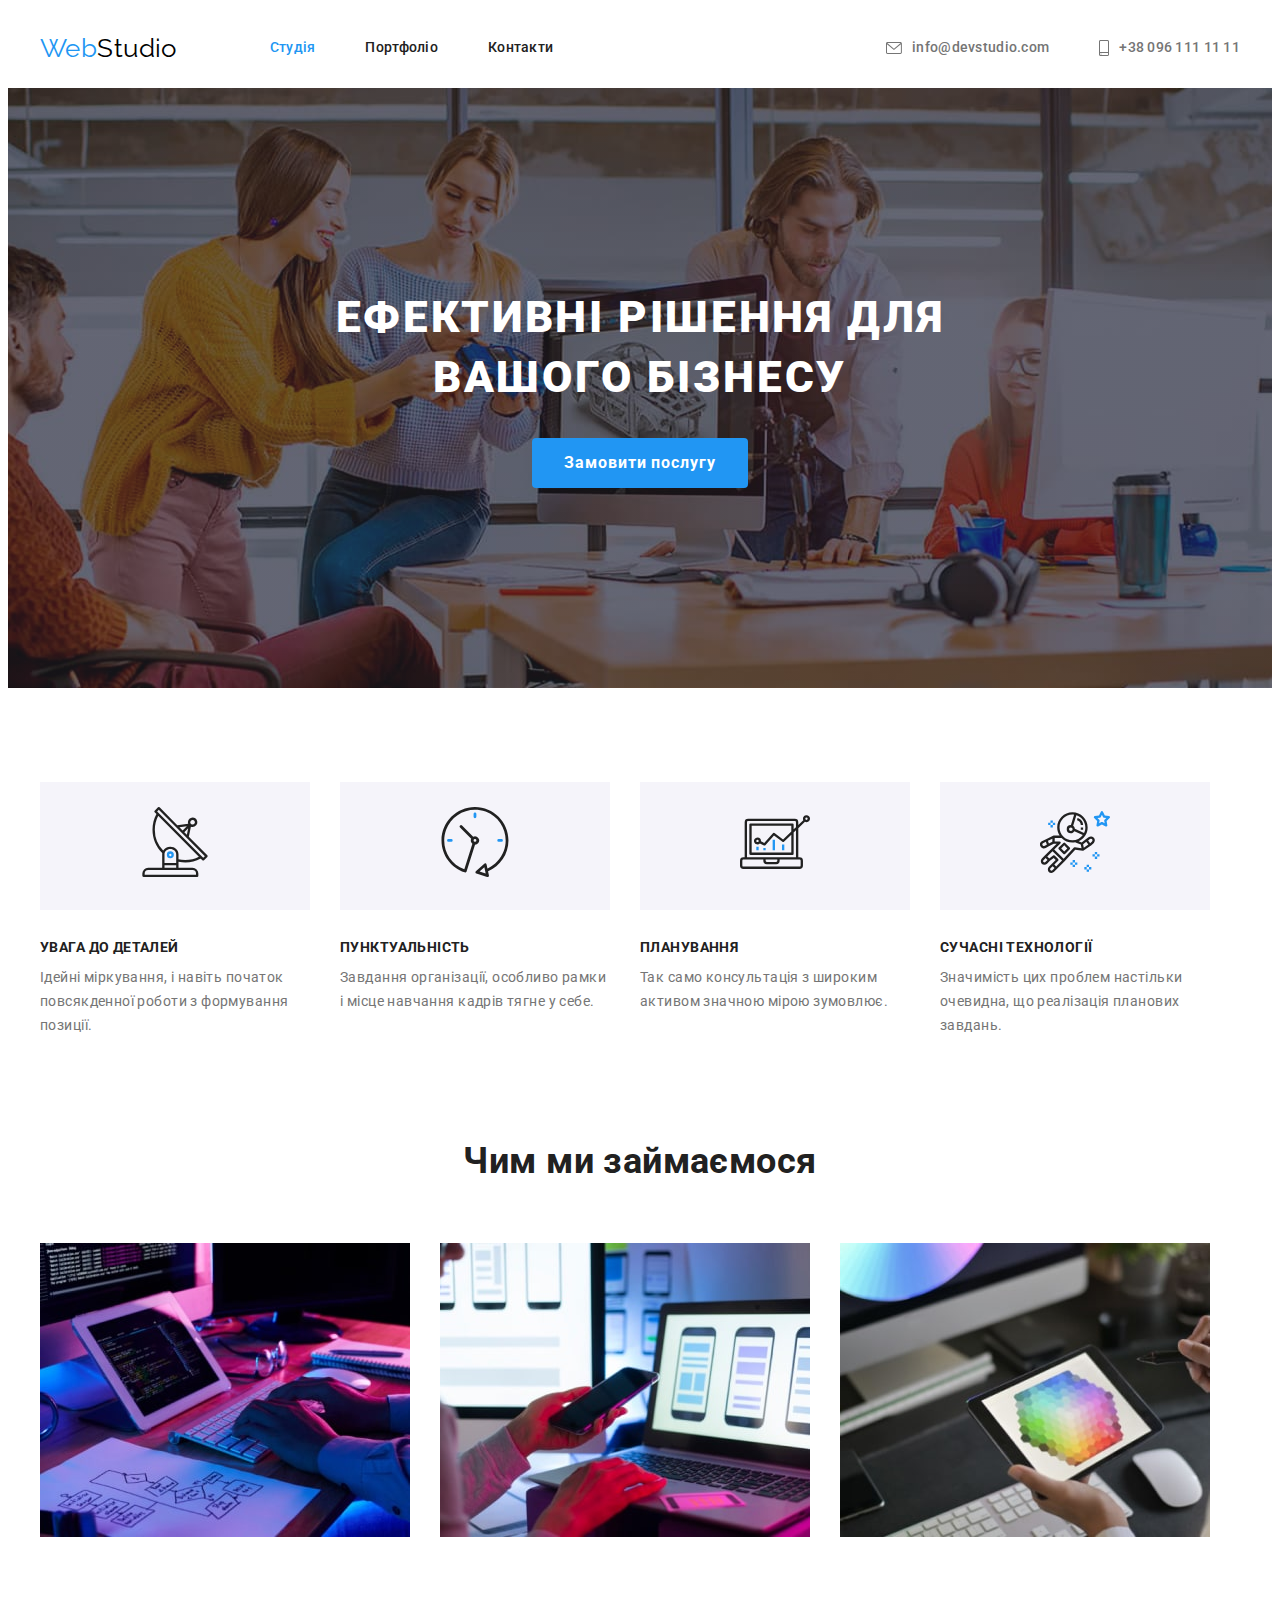
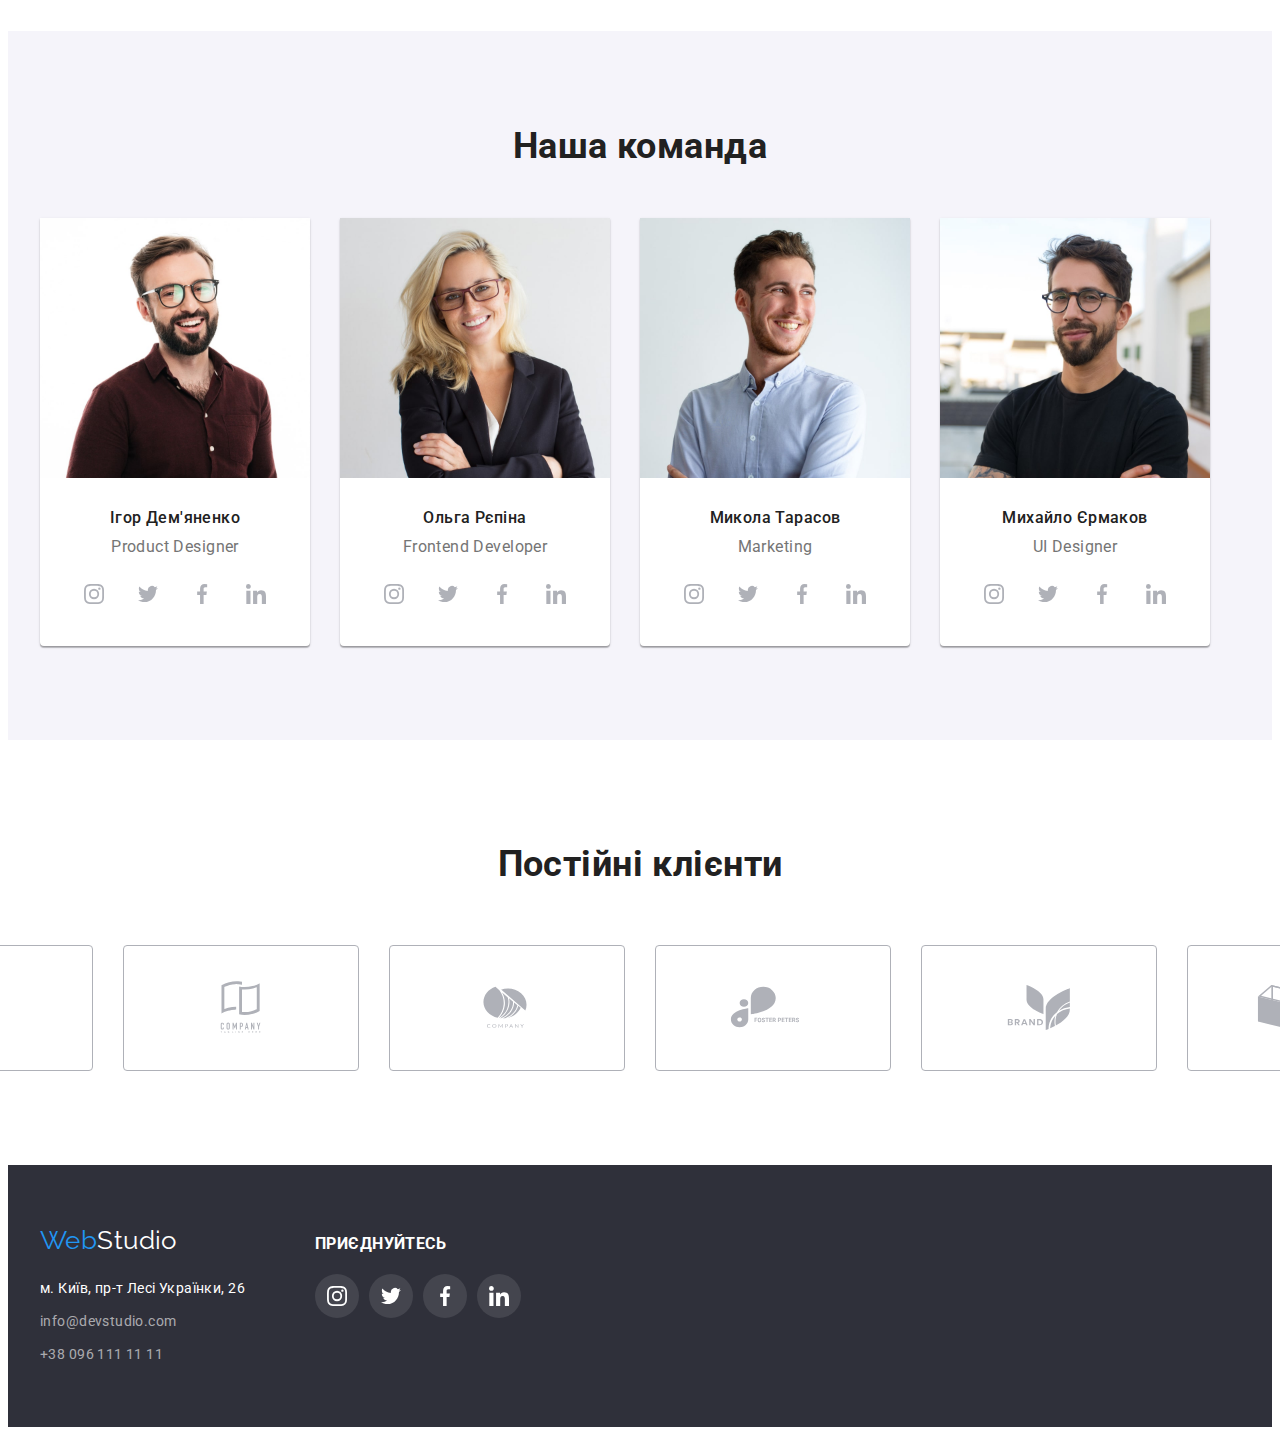
==== index.html @ 2df65b4c "Initial commit" ====
<!DOCTYPE html>
<html lang="uk">
<head>
  <meta charset="UTF-8">
  <meta http-equiv="X-UA-Compatible" content="IE=edge">
  <meta name="viewport" content="width=device-width, initial-scale=1.0">
  <title>WebStudio</title>
  <!-- шрифти -->
  <link rel="stylesheet" href="https://fonts.googleapis.com/css2?family=Raleway:wght@700&family=Roboto:wght@400;500;700;900&display=swap">
<!-- нормалізатор -->
<link rel="stylesheet" href="https://cdnjs.cloudflare.com/ajax/libs/modern-normalize/1.1.0/modern-normalize.min.css" integrity="sha512-wpPYUAdjBVSE4KJnH1VR1HeZfpl1ub8YT/NKx4PuQ5NmX2tKuGu6U/JRp5y+Y8XG2tV+wKQpNHVUX03MfMFn9Q==" crossorigin="anonymous" referrerpolicy="no-referrer" />
  <!-- стилі -->
<link rel="stylesheet" href="./css/styles.css" />
</head>
<body>
  <!-- Шапка сайту -->
    <header>
      <div class="container header">
        <a href="" lang="en" class="logo">Web<span class="logo-header">Studio</span></a>
      <nav> 
        <ul class="site-nav list">
          <li class="item"><a class="link current" href="./index.html">Студія</a></li>
          <li class="item"><a class="link" href="./portfolio.html">Портфоліо</a></li>
          <li class="item"><a class="link " href="">Контакти</a></li>
        </ul>
      </nav>
      <ul class="contacts list">
        <li class="contact"><a class="link-contact" href="mailto:info@devstudio.com">
          <svg class="envelopep" width="16" height="12">
          <use href="./images/icons.svg#icon-envelopep"></use>
        </svg> info@devstudio.com</a></li>
        <li class="contact"> <a class="link-contact" href="tel:+380961111111">
          <svg class="smartphone" width="10" height="16">
          <use href="./images/icons.svg#icon-smartphone"></use>
        </svg>+38 096 111 11 11</a>
        </li>
      </ul>
      </div>   
  </header>
  <main>
    <!--герой-->
    <section class="hero">
      <div class="container">
      <h1 class="hero-title">Ефективні рішення для вашого бізнесу</h1>
      <button class="hero-button" type="button">Замовити послугу</button>
    </div>
    </section>
    <!--переваги-->
    <section class="section">
      <div class="container">
      <h2 class="visually-hidden">Переваги</h2>
      <ul class="benefits list">
        <li class="benefits-list">
          <div class="benefits-icon">
            <svg class="icon-antenna" width="70" height="70">
              <use href="./images/icons.svg#icon-antenna"></use>
            </svg>
          </div>
          <h3 class="title">УВАГА ДО ДЕТАЛЕЙ</h3>
          <p class="text">Ідейні міркування, і навіть початок повсякденної роботи з формування позиції.</p>
        </li>
        <li class="benefits-list">
          <div class="benefits-icon">
            <svg class="icon-clock" width="70" height="70">
              <use href="./images/icons.svg#icon-clock"></use>
            </svg>
          </div>
          <h3 class="title">ПУНКТУАЛЬНІСТЬ</h3>
          <p class="text">Завдання організації, особливо рамки і місце навчання кадрів тягне у себе.</p>
        </li>
        <li class="benefits-list">
          <div class="benefits-icon">
            <svg class="icon-diagram" width="70" height="70">
              <use href="./images/icons.svg#icon-diagram"></use>
            </svg>
          </div>
          <h3 class="title">ПЛАНУВАННЯ</h3>
          <p class="text">Так само консультація з широким активом значною мірою зумовлює.</p>
        </li>
        <li class="benefits-list">
          <div class="benefits-icon">
            <svg class="icon-astronaut" width="70" height="70">
              <use href="./images/icons.svg#icon-astronaut"></use>
            </svg>
          </div>
          <h3 class="title">СУЧАСНІ ТЕХНОЛОГІЇ</h3>
          <p class="text">Значимість цих проблем настільки очевидна, що реалізація планових завдань.</p>
        </li>
      </ul>
    </div>
    </section>
    <!--чим займаємось-->
    <section class="section no-padding">
      <div class="container">
      <h2 class="section-title">Чим ми займаємося</h2>
      <ul class="work-list list">
        <li class="work"><img  src="./images/work1.jpg" alt="робота1" width="370" height="294"></li>
        <li class="work"><img  src="./images/work2.jpg" alt="робота2" width="370" height="294"></li>
        <li class="work"><img  src="./images/work3.jpg" alt="робота3" width="370" height="294"></li>
      </ul>
    </div>
    </section>
    <!--співробітники-->
    <section class="section team">
      <div class="container">
      <h2 class="section-title">Наша команда</h2>
      <ul class="workers list">
        <li class="workers-job">
          <img  src="./images/worker1.jpg" alt="Ігор Дем'яненко" width="270" height="260">
          <div class="worker">
          <h3 class="title">Ігор Дем'яненко</h3>
          <p class="text" lang="en">Product Designer</p>
          <ul class="socials list">
            <li class="socials-item">
              <a
                class="socials-link link"
                href="https://instagram.com"
                target="_blank"
                rel="noopener noreferrer"
                aria-label="instagram icon"
              >
                <svg class="socials-icon" width="20" height="20">
                  <use href="./images/icons.svg#icon-instagram"></use>
                </svg>
              </a>
            </li>
            <li class="socials-item">
              <a
                class="socials-link link"
                href="https://twitter.com"
                aria-label="Twitter icon"
                target="_blank"
                rel="noopener noreferrer"
              >
                <svg class="socials-icon" width="20" height="20">
                  <use href="./images/icons.svg#icon-twitter"></use>
                </svg>
              </a>
            </li>
            <li class="socials-item">
              <a
                class="socials-link link"
                href="https://facebook.com"
                aria-label="Facebook icon"
                target="_blank"
                rel="noopener noreferrer"
              >
                <svg class="socials-icon" width="20" height="20">
                  <use href="./images/icons.svg#icon-facebook"></use>
                </svg>
              </a>
            </li>
            <li class="socials-item">
              <a
                class="socials-link link"
                href="https://linkedin.com"
                aria-label="LinkedIn icon"
                target="_blank"
                rel="noopener noreferrer"
              >
                <svg class="socials-icon" width="20" height="20">
                  <use href="./images/icons.svg#icon-linkedin"></use>
                </svg>
              </a>
            </li>
          </ul>
          </div>
        </li>
        <li class="workers-job">
          <img  src="./images/worker2.jpg" alt="Ольга Рєпіна" width="270" height="260">
          <div class="worker">
          <h3 class="title">Ольга Рєпіна</h3>
          <p class="text" lang="en">Frontend Developer</p>
          <ul class="socials list">
            <li class="socials-item">
              <a
                class="socials-link link"
                href="https://instagram.com"
                target="_blank"
                rel="noopener noreferrer"
                aria-label="instagram icon"
              >
                <svg class="socials-icon" width="20" height="20">
                  <use href="./images/icons.svg#icon-instagram"></use>
                </svg>
              </a>
            </li>
            <li class="socials-item">
              <a
                class="socials-link link"
                href="https://twitter.com"
                aria-label="Twitter icon"
                target="_blank"
                rel="noopener noreferrer"
              >
                <svg class="socials-icon" width="20" height="20">
                  <use href="./images/icons.svg#icon-twitter"></use>
                </svg>
              </a>
            </li>
            <li class="socials-item">
              <a
                class="socials-link link"
                href="https://facebook.com"
                aria-label="Facebook icon"
                target="_blank"
                rel="noopener noreferrer"
              >
                <svg class="socials-icon" width="20" height="20">
                  <use href="./images/icons.svg#icon-facebook"></use>
                </svg>
              </a>
            </li>
            <li class="socials-item">
              <a
                class="socials-link link"
                href="https://linkedin.com"
                aria-label="LinkedIn icon"
                target="_blank"
                rel="noopener noreferrer"
              >
                <svg class="socials-icon" width="20" height="20">
                  <use href="./images/icons.svg#icon-linkedin"></use>
                </svg>
              </a>
            </li>
          </ul>
        </div>
        </li>
        <li class="workers-job">
          <img  src="./images/worker3.jpg" alt="Микола Тарасов" width="270" height="260">
          <div class="worker">
          <h3 class="title">Микола Тарасов</h3>
          <p class="text" lang="en">Marketing</p>
          <ul class="socials list">
            <li class="socials-item">
              <a
                class="socials-link link"
                href="https://instagram.com"
                target="_blank"
                rel="noopener noreferrer"
                aria-label="instagram icon"
              >
                <svg class="socials-icon" width="20" height="20">
                  <use href="./images/icons.svg#icon-instagram"></use>
                </svg>
              </a>
            </li>
            <li class="socials-item">
              <a
                class="socials-link link"
                href="https://twitter.com"
                aria-label="Twitter icon"
                target="_blank"
                rel="noopener noreferrer"
              >
                <svg class="socials-icon" width="20" height="20">
                  <use href="./images/icons.svg#icon-twitter"></use>
                </svg>
              </a>
            </li>
            <li class="socials-item">
              <a
                class="socials-link link"
                href="https://facebook.com"
                aria-label="Facebook icon"
                target="_blank"
                rel="noopener noreferrer"
              >
                <svg class="socials-icon" width="20" height="20">
                  <use href="./images/icons.svg#icon-facebook"></use>
                </svg>
              </a>
            </li>
            <li class="socials-item">
              <a
                class="socials-link link"
                href="https://linkedin.com"
                aria-label="LinkedIn icon"
                target="_blank"
                rel="noopener noreferrer"
              >
                <svg class="socials-icon" width="20" height="20">
                  <use href="./images/icons.svg#icon-linkedin"></use>
                </svg>
              </a>
            </li>
          </ul>
        </div>
        </li>
        <li class="workers-job">
          <img  src="./images/worker4.jpg" alt="Михайло Єрмаков" width="270" height="260">
          <div class="worker">
          <h3 class="title">Михайло Єрмаков</h3>
          <p class="text" lang="en">UI Designer</p>
          <ul class="socials list">
            <li class="socials-item">
              <a
                class="socials-link link"
                href="https://instagram.com"
                target="_blank"
                rel="noopener noreferrer"
                aria-label="instagram icon"
              >
                <svg class="socials-icon" width="20" height="20">
                  <use href="./images/icons.svg#icon-instagram"></use>
                </svg>
              </a>
            </li>
            <li class="socials-item">
              <a
                class="socials-link link"
                href="https://twitter.com"
                aria-label="Twitter icon"
                target="_blank"
                rel="noopener noreferrer"
              >
                <svg class="socials-icon" width="20" height="20">
                  <use href="./images/icons.svg#icon-twitter"></use>
                </svg>
              </a>
            </li>
            <li class="socials-item">
              <a
                class="socials-link link"
                href="https://facebook.com"
                aria-label="Facebook icon"
                target="_blank"
                rel="noopener noreferrer"
              >
                <svg class="socials-icon" width="20" height="20">
                  <use href="./images/icons.svg#icon-facebook"></use>
                </svg>
              </a>
            </li>
            <li class="socials-item">
              <a
                class="socials-link link"
                href="https://linkedin.com"
                aria-label="LinkedIn icon"
                target="_blank"
                rel="noopener noreferrer"
              >
                <svg class="socials-icon" width="20" height="20">
                  <use href="./images/icons.svg#icon-linkedin"></use>
                </svg>
              </a>
            </li>
          </ul>
        </div>
        </li>
      </ul>
    </div>
    </section>
    <!-- клієнти -->
    <section class="section">
      <div class="container">
        <h2 class="section-title">Постійні клієнти</h2> 
        <ul class="clients list">
          <li class="clients-logo">
            <a class="client link"
                href=""
                target="_blank"
                rel="noopener noreferrer" >
                <svg class="client-icon" width="106" height="60">
                  <use href="./images/icons.svg#icon-logo1"></use>
                </svg></a></li>
          <li class="clients-logo">
            <a class="client link"
                href=""
                target="_blank"
                rel="noopener noreferrer" >
                <svg class="client-icon" width="106" height="60">
                  <use href="./images/icons.svg#icon-logo2"></use>
                </svg></a></li>
          <li class="clients-logo">
            <a class="client link"
                href=""
                target="_blank"
                rel="noopener noreferrer" >
                <svg class="client-icon" width="106" height="60">
                  <use href="./images/icons.svg#icon-logo3"></use>
                </svg></a></li>
          <li class="clients-logo">
            <a class="client link"
                href=""
                target="_blank"
                rel="noopener noreferrer" >
                <svg class="client-icon" width="106" height="60">
                  <use href="./images/icons.svg#icon-logo4"></use>
                </svg></a></li>
          <li class="clients-logo">
            <a class="client link"
                href=""
                target="_blank"
                rel="noopener noreferrer">
                <svg class="client-icon" width="106" height="60">
                  <use href="./images/icons.svg#icon-logo5"></use>
                </svg></a></li>
          <li class="clients-logo">
            <a class="socials-link link"
                href=""
                target="_blank"
                rel="noopener noreferrer" >
                <svg class="client-icon" width="106" height="60">
                  <use href="./images/icons.svg#icon-logo6"></use>
                </svg></a></li>
        </ul>
      </div>
    </section>
  </main>
  <footer class="footer list">
    <div class="container">
      <div class="footer-contacts">
    <a href="" lang="en" class="logo">Web<span class="logo-footer">Studio</span></a>
    <address>
      <p class="address">м. Київ, пр-т Лесі Українки, 26</p>
      <ul class="footer-address list">
        <li class="mailto"><a href="mailto:info@devstudio.com">info@devstudio.com</a></li>
        <li> <a href="tel:+380961111111">+38 096 111 11 11</a></li>
      </ul>
    </address>
  </div>
    <div class="networks">
    <h3 class="footer-title title">ПРИЄДНУЙТЕСЬ</h3>
    <ul class="socials list">
      <li class="socials-item">
        <a
          class="socials-link f link"
          href="https://instagram.com"
          target="_blank"
          rel="noopener noreferrer"
          aria-label="instagram icon"
        >
          <svg class="socials-icon network" width="20" height="20">
            <use href="./images/icons.svg#icon-instagram"></use>
          </svg>
        </a>
      </li>
      <li class="socials-item">
        <a
          class="socials-link f link"
          href="https://twitter.com"
          aria-label="Twitter icon"
          target="_blank"
          rel="noopener noreferrer"
        >
          <svg class="socials-icon network" width="20" height="20">
            <use href="./images/icons.svg#icon-twitter"></use>
          </svg>
        </a>
      </li>
      <li class="socials-item">
        <a
          class="socials-link f link"
          href="https://facebook.com"
          aria-label="Facebook icon"
          target="_blank"
          rel="noopener noreferrer"
        >
          <svg class="socials-icon network" width="20" height="20">
            <use href="./images/icons.svg#icon-facebook"></use>
          </svg>
        </a>
      </li>
      <li class="socials-item">
        <a
          class="socials-link f link"
          href="https://linkedin.com"
          aria-label="LinkedIn icon"
          target="_blank"
          rel="noopener noreferrer"
        >
          <svg class="socials-icon network" width="20" height="20">
            <use href="./images/icons.svg#icon-linkedin"></use>
          </svg>
        </a>
      </li>
    </ul>
  </div>
  </div>
  </footer> 
</body>
</html>
---- css/styles.css ----
:root {
  --primary-text-color: #212121;
  --title-text-color: #757575;
  --accent-color: #2196F3;
  --second-text-color: #FFFFFF;
  --primary-background-color: #FFFFFF;
  --accent-background-color: #2F303A;
  --second-background-color: #F5F4FA;
  --hero-background-color: #C4C4C4;
}
body {
  background-color: var(--primary-background-color);
  color: var(--primary-text-color);
  font-family: Roboto, sans-serif;
font-size: 14px;
line-height: 1.71;
  letter-spacing: 0.03em;
}
h1, h2, h3, p {
  padding: 0;
  margin: 0;
}
.list {
  list-style: none;
  padding: 0;
  margin: 0;
}
.container {
  width: 1200px;
  padding-left: 15px;
  padding-right: 15px;
  margin: 0 auto;
}
img {
  display: block;
  max-width: 100%;
  height: auto;
}
/* шапка сайту */
.line {
  border-bottom: 1px solid #ECECEC;
  box-shadow: rgba(0, 0, 0, 0.25);
}
.header {
  display: flex;
  align-items: center; 
}
.logo {
color: var(--accent-color);
text-decoration: none;
font-family: 'Raleway';
font-size: 26px;
line-height: 1.19;
}
.logo-header {
  color: #000000;
  padding-top: 24px;
  padding-bottom: 25px;
}
/* навігація */
.site-nav {
  display: flex;
  margin-left: 93px;
}
.site-nav .item + .item {
  margin-left: 50px;
}
.site-nav .link {
  display: block;
  padding-top: 32px;
  padding-bottom: 32px;

  color: var(--primary-text-color);
  text-decoration: none;
  font-weight: 500;
  line-height: 1.14;
  letter-spacing: 0.02em;
}
.site-nav .link:hover, 
.site-nav .link:focus {
  color: var(--accent-color);
}
.site-nav .link.current {
  color: var(--accent-color);
}
.contacts {
  display: flex;
  margin-left: auto;
  align-items: center;
}

.contacts .contact + .contact {
  margin-left: 50px;
}
.contacts a {
  display: block;
padding-top: 32px;
padding-bottom: 32px;

  color: var(--title-text-color);
  text-decoration: none;
font-weight: 500;
line-height: 1.14;
letter-spacing: 0.02em;
}
.contacts a:hover,
.contacts a:focus {
  color: var(--accent-color);
}

.contacts .link-contact {
  display: inline-flex;
    align-items: center;
}

.envelopep {
  fill: currentColor;
  margin-right: 10px;
}
.smartphone {
  fill: currentColor;
  margin-right: 10px;
}

/* герой */
.section {
  padding: 94px 0;
}
.section.no-padding {
padding-top: 0;
}
.hero {
  max-width: 1600px;
  background-color: var(--hero-background-color);
  background-image: linear-gradient(to right, rgba(47, 48, 58, 0.4), 
  rgba(47, 48, 58, 0.4)),
  url(../images/hero.jpg);
  background-repeat: no-repeat;
  background-position: center;
  background-size: cover;

  margin: auto;
  text-align: center;
  padding-top: 200px;
  padding-bottom: 200px;

  
}
.hero-title {
margin-left: auto;
margin-right: auto;
width: 696px;

  text-align: center;
  color: #FFFFFF;
  font-weight: 900;
font-size: 44px;
line-height: 1.36;
letter-spacing: 0.06em;
text-transform: uppercase;
margin-bottom: 30px;
}
.hero-button {
  color: var(--second-text-color);
  background-color: var(--accent-color);
  cursor: pointer;
  font-family: inherit;
  font-weight: 700;
font-size: 16px;
line-height: 1.88;
letter-spacing: 0.06em;
text-align: center;
min-width: 216px;;
border-radius: 4px;
padding: 10px 32px;
border: 0 solid transparent;
}
.hero-button:hover,
.hero-button:focus {
  color: var(--primary-text-color);
  background-color: var(--second-background-color);
}

/* переваги */
.visually-hidden{
  position: absolute;
  white-space: nowrap;
  width: 1px;
  height: 1px;
  overflow: hidden;
  border: 0;
  padding: 0;
  clip: rect(0 0 0 0);
  clip-path: inset(50%);
  margin: -1px;
}
.section-title {
  color: var(--primary-text-color);
font-size: 36px;
text-align: center;
margin-bottom: 50px;
}
.benefits {
  display: flex;
  /* flex-wrap: wrap; */
} 
.benefits-list {
  width: 270px;
}
.benefits .benefits-list + .benefits-list{
  margin-left: 30px;
}
.benefits .title {
  color: var(--primary-text-color);
  font-size: 14px;
  line-height: 1.14;
  margin-bottom: 10px;
}
.benefits .text {
color: var(--title-text-color);
}
.benefits-icon {
  background-color: var(--second-background-color);
  padding: 25px 100px;
  margin-bottom: 30px;
}

/* чим займаємось */
.work-list {
  display: flex;
}
.work-list .work:not(:last-child) {
  margin-right: 30px;
}
/* співробітники */

.team {
  background-color: var(--second-background-color);
  text-align: center;
  font-size: 16px;
  line-height: 1.19;
}
.workers {
  display: flex;
  flex-wrap: wrap;
}
.workers-job {
background-color: var(--primary-background-color);
width: 270px;
box-shadow: 0px 1px 3px rgba(0, 0, 0, 0.12), 0px 1px 1px rgba(0, 0, 0, 0.14), 0px 2px 1px rgba(0, 0, 0, 0.2);
border-radius: 0px 0px 4px 4px;
}
.workers-job:not(:last-child) {
  margin-right: 30px;
}
.workers .worker {
padding-top: 30px;
padding-bottom: 30px;
}
.workers .title {
  color: var(--primary-text-color);
  font-weight: 500;
  font-size: 16px;
  margin-bottom: 10px;
}
.workers .text {
  color: var(--title-text-color);
}

.socials {
  display: flex;
  justify-content: center;
  align-items: center;
  gap: 10px;
  margin-top: 16px;
}

.socials-link {
  display: flex;
  justify-content: center;
  align-items: center;
  width: 44px;
  height: 44px;
  border-radius: 50%;
  background-color: var(--primary-background-color);
  color: #AFB1B8;
}

.socials-link:hover,
.socials-link:focus {
  background-color: var(--accent-color);
  color: var(--primary-background-color);
}

.socials-icon {
  fill: currentColor;
}

/* постійні клієнти */
.clients  {
  display: flex;
  justify-content: center;
  align-items: center;
  gap: 30px;
  margin-top: 50px;
  cursor: pointer;
}

.clients .link {
  display: flex;
  justify-content: center;
  align-items: center;
  padding: 16px 32px;
width: 170px;
height: 92px;
border: 1px solid #AFB1B8;
border-radius: 4px;
  background-color: var(--primary-background-color);
  color: #AFB1B8;
}
.clients .link {
  color:  #AFB1B8;

}
.clients .link:hover,
.clients .link:focus {
  color: var(--accent-color);
  border: 1px solid var(--accent-color);
}
.clients .link {
  fill: currentColor;
}
/* портфоліо */
.auth-nav {
  display: flex;
  align-items: center;
  margin-bottom: 50px;
  justify-content: center;
}
.auth-nav  .nav + .nav {
  margin-left: 8px;
}
.button {
  color: var(--primary-text-color);
  background-color: var(--second-background-color);
  cursor: pointer;
  font-family: inherit;
font-weight: 500;
font-size: 16px;
line-height: 1.62;
letter-spacing: 0.03em;
text-align: center;
min-width: 73px;;
border-radius: 4px;
padding: 6px 22px;
border: 0 solid transparent;
}
.button:hover, 
.button:focus {
  color: var(--second-text-color);
  background-color: var(--accent-color);
  box-shadow: 0px 3px 1px rgba(0, 0, 0, 0.1), 0px 1px 2px rgba(0, 0, 0, 0.08), 0px 2px 2px rgba(0, 0, 0, 0.12);
border-radius: 4px;
}
.example {
  display: flex;
  flex-wrap: wrap;
  text-align: left;
}
.example-job {
  width: 370px;
  background-color: var(--primary-background-color);
  border: 1px solid #EEEEEE;
}
.example-job:hover,
.example-job:focus {
  box-shadow: 0px 1px 1px rgba(0, 0, 0, 0.12), 0px 4px 4px rgba(0, 0, 0, 0.06), 1px 4px 6px rgba(0, 0, 0, 0.16);
}
.example-job .content {
padding: 20px 24px;
}
.example-job:not(:nth-child(3n)) {
  margin-right: 30px;
}
.example-job:not(:nth-last-child(-n + 3)) {
  margin-bottom: 30px;
}
.example .title {
  color: var(--primary-text-color);
font-size: 18px;
line-height: 2;
letter-spacing: 0.06em;
margin-bottom: 4px;
}
.example .text {
font-size: 16px;
line-height: 1.88;
color: var(--title-text-color);
}
/* футер */
.footer {
  display: block;
  background-color: var(--accent-background-color);
  padding-top: 60px;
  padding-bottom: 60px;
}
.footer .container {
  display: flex;
  align-items: baseline;
}

.logo-footer {
  color: var(--second-text-color);
  text-decoration: none;
}
.address {
  color: var(--second-text-color);
  font-style: normal;
  line-height: 1.71;
  margin-top: 20px ;
  margin-bottom: 9px;
}

.footer-address a {
  color: rgba(255, 255, 255, 0.6);
  text-decoration: none;
  font-style: normal;
  line-height: 1.71;
}
.footer-address .mailto {
  margin-bottom: 9px;
}
.footer-address a:hover,
.footer-address a:focus {
  color: var(--accent-color);
}

.footer-contacts {
  margin-right: 70px;
}
.footer-title {
  color: var(--second-text-color);
}
.socials .f {
  color: var(--second-text-color);
  background: rgba(255, 255, 255, 0.1);
} 
.socials .link:focus, 
.socials .link:hover {
    color: var(--second-text-color);
    background-color:var(--accent-color);
}
.socials .f {
fill: currentColor;
}
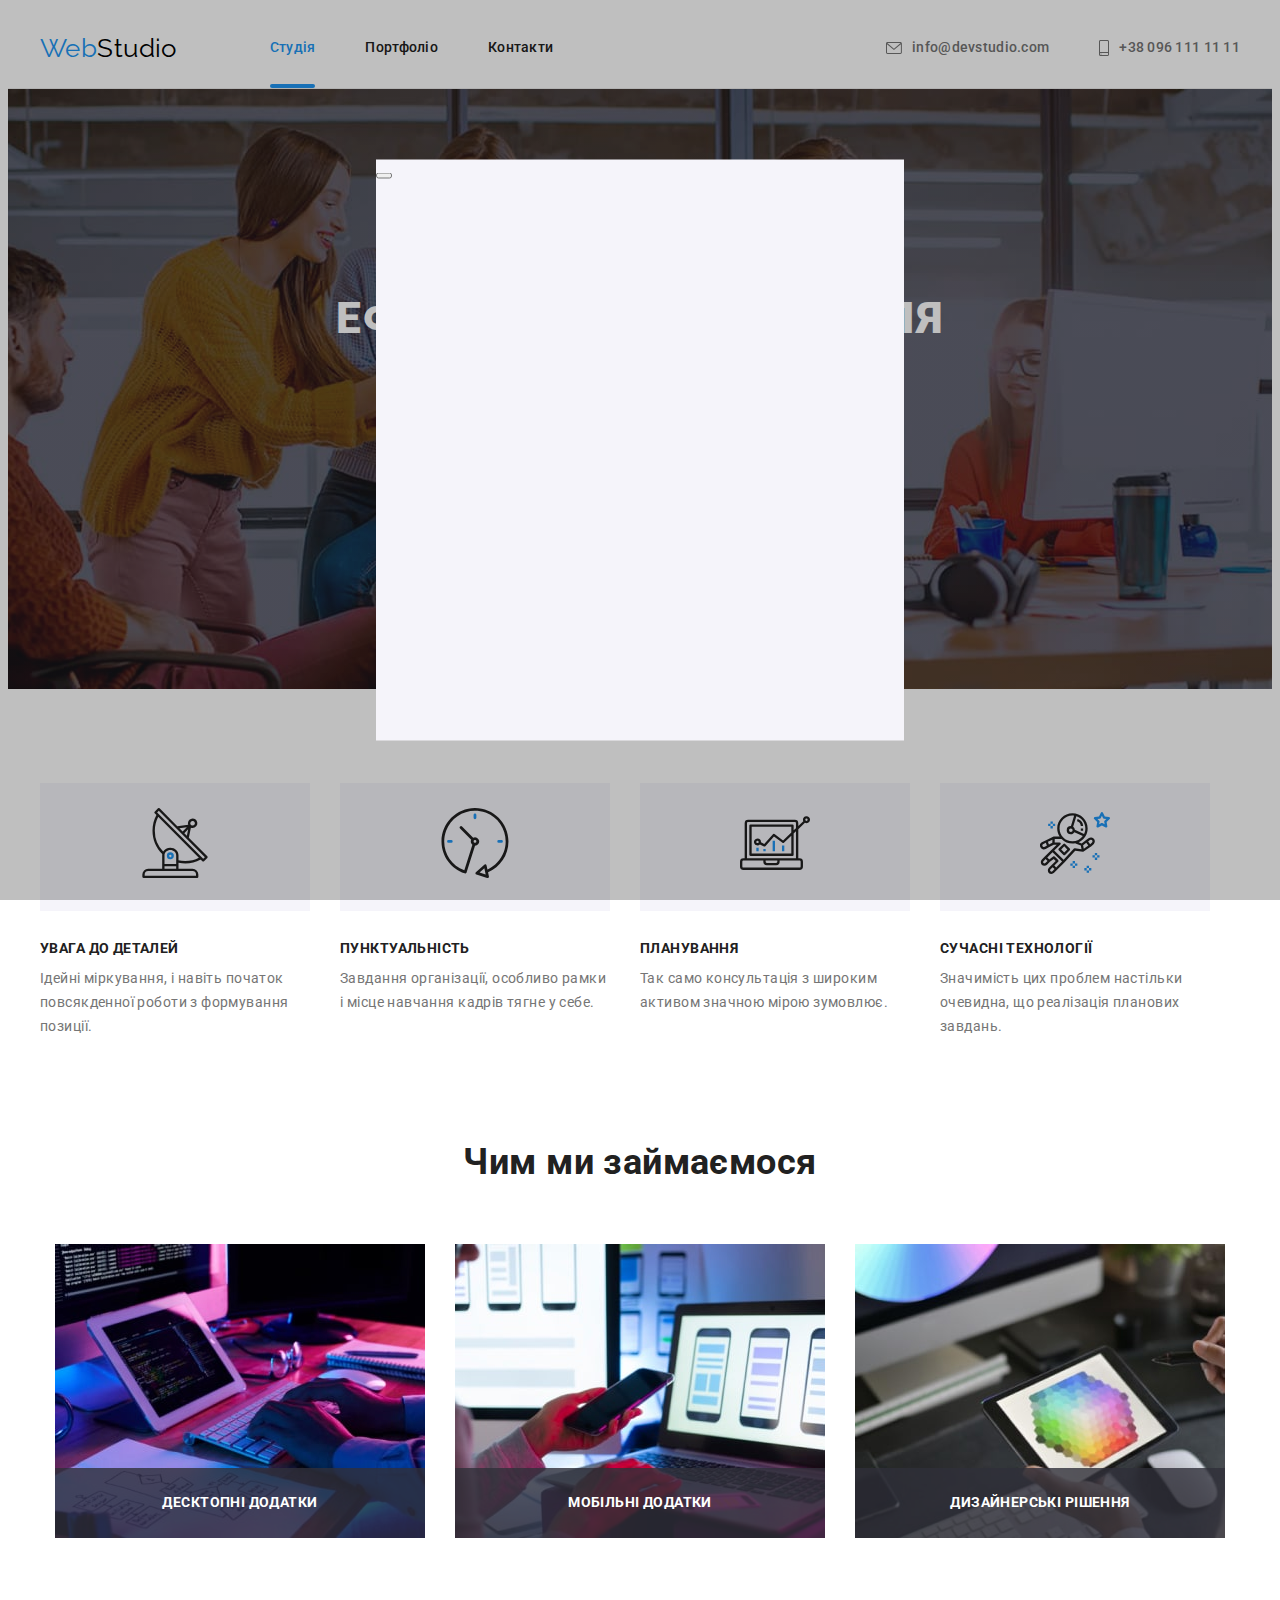
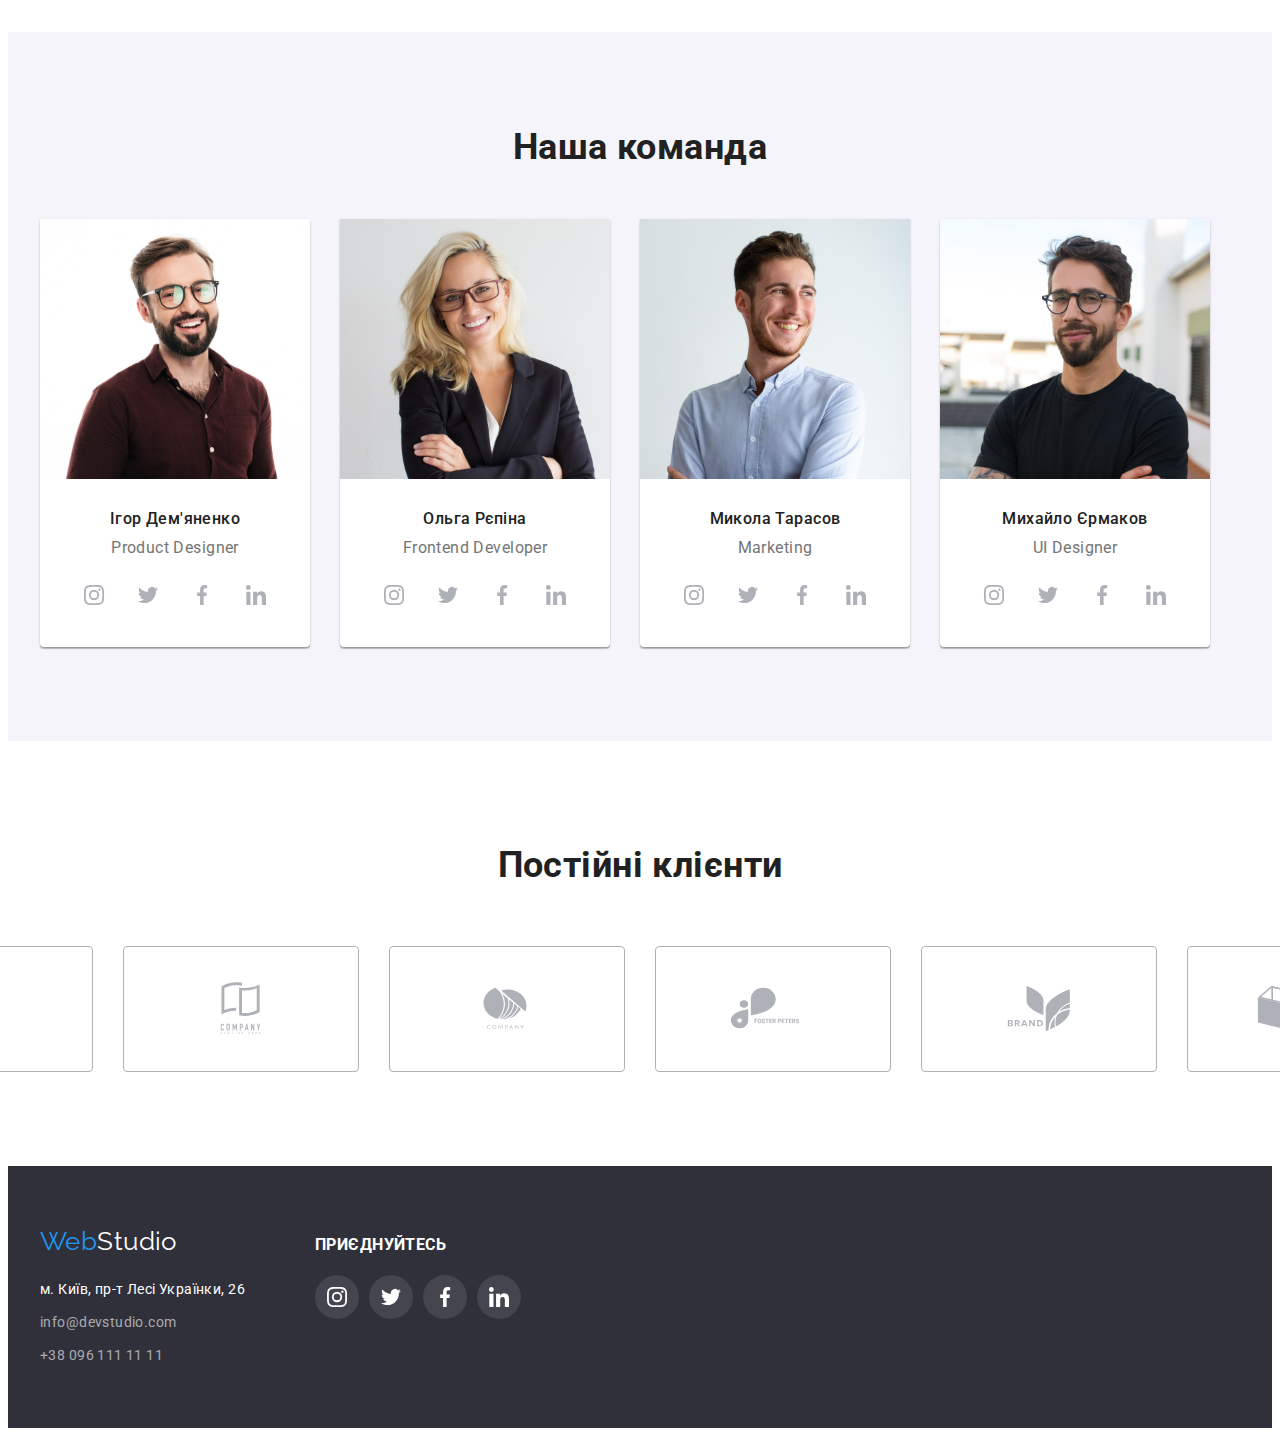
==== commit 95eeae00: "оновлення" ====
--- a/index.html
+++ b/index.html
@@ -14,12 +14,12 @@
 </head>
 <body>
   <!-- Шапка сайту -->
-    <header>
+    <header class="line">
       <div class="container header">
         <a href="" lang="en" class="logo">Web<span class="logo-header">Studio</span></a>
       <nav> 
         <ul class="site-nav list">
-          <li class="item"><a class="link current" href="./index.html">Студія</a></li>
+          <li class="item"><a class="link current" href="./index.html" >Студія</a></li>
           <li class="item"><a class="link" href="./portfolio.html">Портфоліо</a></li>
           <li class="item"><a class="link " href="">Контакти</a></li>
         </ul>
@@ -42,7 +42,7 @@
     <section class="hero">
       <div class="container">
       <h1 class="hero-title">Ефективні рішення для вашого бізнесу</h1>
-      <button class="hero-button" type="button">Замовити послугу</button>
+      <button data-modal-open class="hero-button" type="button">Замовити послугу</button>
     </div>
     </section>
     <!--переваги-->
@@ -92,11 +92,33 @@
     <!--чим займаємось-->
     <section class="section no-padding">
       <div class="container">
+        </div>
       <h2 class="section-title">Чим ми займаємося</h2>
       <ul class="work-list list">
-        <li class="work"><img  src="./images/work1.jpg" alt="робота1" width="370" height="294"></li>
-        <li class="work"><img  src="./images/work2.jpg" alt="робота2" width="370" height="294"></li>
-        <li class="work"><img  src="./images/work3.jpg" alt="робота3" width="370" height="294"></li>
+        <li class="work">
+          <div class="activity-thumb">
+            <img  src="./images/work1.jpg" alt="робота1" width="370" height="294">
+            <div class="activity-meta">
+              <p class="activity-name">Десктопні додатки</p>
+            </div>
+          </div> 
+        </li> 
+        <li class="work">
+          <div class="activity-thumb">
+            <img  src="./images/work2.jpg" alt="робота2" width="370" height="294">
+            <div class="activity-meta">
+              <p class="activity-name">Мобільні додатки</p>
+            </div>
+          </div>
+        </li>
+        <li class="work">
+          <div class="activity-thumb">
+            <img  src="./images/work3.jpg" alt="робота3" width="370" height="294">
+            <div class="activity-meta">
+              <p class="activity-name">Дизайнерські рішення</p>
+            </div>
+          </div>
+        </li>
       </ul>
     </div>
     </section>
@@ -480,5 +502,15 @@
   </div>
   </div>
   </footer> 
+  <div  data-modal class="backdrop">
+    <div  class="modal">
+      <button data-modal-close type="button">
+        <!-- <svg class="close-icon" width="18" height="18">
+          <use href="./images/icons.svg#icon-close"></use>
+        </svg> -->
+      </button>
+    </div>
+  </div>
+  <script src="./js/modal.js"></script>
 </body>
 </html>--- a/css/styles.css
+++ b/css/styles.css
@@ -7,6 +7,9 @@
   --accent-background-color: #2F303A;
   --second-background-color: #F5F4FA;
   --hero-background-color: #C4C4C4;
+  --activity-meta-color: rgba(47, 48, 58, 0.8);
+  --product-overlay-color: rgba(33, 150, 243, 0.9);
+  --timing-function: cubic-bezier(0.4, 0, 0.2, 1);
 }
 body {
   background-color: var(--primary-background-color);
@@ -58,6 +61,7 @@
   padding-bottom: 25px;
 }
 /* навігація */
+
 .site-nav {
   display: flex;
   margin-left: 93px;
@@ -66,6 +70,8 @@
   margin-left: 50px;
 }
 .site-nav .link {
+  position: relative;
+
   display: block;
   padding-top: 32px;
   padding-bottom: 32px;
@@ -75,14 +81,36 @@
   font-weight: 500;
   line-height: 1.14;
   letter-spacing: 0.02em;
-}
+
+  transition: color 250ms var(--timing-function);
+}
+.site-nav .link.current::after {
+  display: block;
+  content: '';
+  position: absolute;
+  width: 100%;
+  height: 4px;
+  background-color: var(--accent-color);
+  left: 0;
+  bottom: 0;
+  border-radius: 2px;
+  /* opacity: 0; */
+  animation: show 250ms var(--timing-function);
+  animation-fill-mode: forwards;
+}
+.site-nav link.current:hover::after{
+  opacity: 1;
+}
+
 .site-nav .link:hover, 
 .site-nav .link:focus {
   color: var(--accent-color);
+  
 }
 .site-nav .link.current {
   color: var(--accent-color);
 }
+
 .contacts {
   display: flex;
   margin-left: auto;
@@ -102,6 +130,8 @@
 font-weight: 500;
 line-height: 1.14;
 letter-spacing: 0.02em;
+
+transition: color 250ms var(--timing-function);
 }
 .contacts a:hover,
 .contacts a:focus {
@@ -111,6 +141,8 @@
 .contacts .link-contact {
   display: inline-flex;
     align-items: center;
+
+    transition: color 250ms var(--timing-function);
 }
 
 .envelopep {
@@ -174,13 +206,45 @@
 border-radius: 4px;
 padding: 10px 32px;
 border: 0 solid transparent;
+
+/* transition-property: background-color;
+transition-duration: 250ms;
+transition-timing-function: cubic-bezier(0.4, 0, 0.2, 1); */
+
+transition: background-color 250ms var(--timing-function),
+color 250ms var(--timing-function);
 }
 .hero-button:hover,
 .hero-button:focus {
   color: var(--primary-text-color);
   background-color: var(--second-background-color);
 }
-
+/* модальне вікно */
+.backdrop.is-hidden {
+  opacity: 0;
+  pointer-events: none;
+  /* visibility: ; */
+}
+.backdrop {
+  position: fixed;
+  top: 0;
+  left:0;
+  width: 100%;
+  height: 100%;
+  
+  background-color: rgba(0, 0, 0, 0.25);
+}
+.modal {
+  position: absolute;
+  top: 50%;
+  left: 50%;
+  transform: translate(-50%, -50%);
+
+  min-width: 528px;
+  min-height: 581px;
+
+  background-color: var(--second-background-color);
+}
 /* переваги */
 .visually-hidden{
   position: absolute;
@@ -202,7 +266,7 @@
 }
 .benefits {
   display: flex;
-  /* flex-wrap: wrap; */
+  flex-wrap: wrap;
 } 
 .benefits-list {
   width: 270px;
@@ -228,9 +292,36 @@
 /* чим займаємось */
 .work-list {
   display: flex;
+  flex-wrap: wrap;
+  justify-content: center;
 }
 .work-list .work:not(:last-child) {
   margin-right: 30px;
+}
+
+.activity-thumb  {
+  position: relative;
+}
+.activity-meta {
+  position: absolute;
+  bottom: 0;
+  left: 0;
+  background-color: var(--activity-meta-color);
+  width: 100%;
+  height: 70px;
+}
+.activity-name {
+  position: absolute;
+  font-weight: 700;
+  font-size: 14px;
+  line-height: 1.14;
+  text-align: center;
+  letter-spacing: 0.03em;
+  text-transform: uppercase;
+  color: var(--second-text-color);
+  top: 50%;
+  left: 50%;
+  transform: translate(-50%, -50%);
 }
 /* співробітники */
 
@@ -284,6 +375,9 @@
   border-radius: 50%;
   background-color: var(--primary-background-color);
   color: #AFB1B8;
+
+  transition: background-color 250ms var(--timing-function),
+color 250ms var(--timing-function);
 }
 
 .socials-link:hover,
@@ -317,11 +411,11 @@
 border-radius: 4px;
   background-color: var(--primary-background-color);
   color: #AFB1B8;
-}
-.clients .link {
-  color:  #AFB1B8;
-
-}
+
+  transition: background-color 250ms var(--timing-function),
+color 250ms var(--timing-function);
+}
+
 .clients .link:hover,
 .clients .link:focus {
   color: var(--accent-color);
@@ -354,6 +448,9 @@
 border-radius: 4px;
 padding: 6px 22px;
 border: 0 solid transparent;
+
+transition: background-color 250ms var(--timing-function),
+color 250ms var(--timing-function);
 }
 .button:hover, 
 .button:focus {
@@ -362,6 +459,7 @@
   box-shadow: 0px 3px 1px rgba(0, 0, 0, 0.1), 0px 1px 2px rgba(0, 0, 0, 0.08), 0px 2px 2px rgba(0, 0, 0, 0.12);
 border-radius: 4px;
 }
+/* блок прикладів робіт */
 .example {
   display: flex;
   flex-wrap: wrap;
@@ -372,11 +470,14 @@
   background-color: var(--primary-background-color);
   border: 1px solid #EEEEEE;
 }
+.example-job .link {
+  text-decoration: none;
+}
 .example-job:hover,
 .example-job:focus {
-  box-shadow: 0px 1px 1px rgba(0, 0, 0, 0.12), 0px 4px 4px rgba(0, 0, 0, 0.06), 1px 4px 6px rgba(0, 0, 0, 0.16);
-}
-.example-job .content {
+  box-shadow: 0px 1px 1px rgba(0, 0, 0, 0.12), 0px 4px 4px rgba(0, 0, 0, 0.06), 1px 4px 6px rgba(0, 0, 0, 0.16); 
+}
+.link .content {
 padding: 20px 24px;
 }
 .example-job:not(:nth-child(3n)) {
@@ -385,18 +486,62 @@
 .example-job:not(:nth-last-child(-n + 3)) {
   margin-bottom: 30px;
 }
-.example .title {
+.link .title {
   color: var(--primary-text-color);
 font-size: 18px;
 line-height: 2;
 letter-spacing: 0.06em;
 margin-bottom: 4px;
 }
-.example .text {
+.content .text {
 font-size: 16px;
 line-height: 1.88;
 color: var(--title-text-color);
 }
+
+.link .product-thumb {
+  position: relative;
+  width: 370px;
+  height: 294px;
+  overflow: hidden;
+}
+ .product-overlay::before {
+  display: inline-block;
+  content: "";
+
+  position: absolute;
+  top: 0;
+  left: 0;
+  width: 100%;
+  height: 100%;
+  color: var(--second-text-color);
+  background-color: var(--product-overlay-color);
+
+  transform: translateY(100%);
+  opacity: 0;
+  transition: transform 250ms var(--timing-function), opacity 250ms var(--timing-function);
+}
+.example-job:hover .link .product-overlay::before,
+.example-job:focus .link .product-overlay::before{
+  position: absolute;
+  top: 50%;
+  left: 50%;
+  width: 322px;
+  font-size: 18px;
+  line-height: 1.56;
+  letter-spacing: 0.03em;
+  transform: translate(-50%, -50%);
+} 
+/* .product-overlay .product-meta {
+  position: absolute;
+  top: 50%;
+  left: 50%;
+  width: 322px;
+  font-size: 18px;
+  line-height: 1.56;
+  letter-spacing: 0.03em;
+  transform: translate(-50%, -50%);
+} */
 /* футер */
 .footer {
   display: block;
@@ -426,6 +571,9 @@
   text-decoration: none;
   font-style: normal;
   line-height: 1.71;
+
+  transition: background-color 250ms var(--timing-function),
+  color 250ms var(--timing-function);
 }
 .footer-address .mailto {
   margin-bottom: 9px;
@@ -444,6 +592,8 @@
 .socials .f {
   color: var(--second-text-color);
   background: rgba(255, 255, 255, 0.1);
+
+
 } 
 .socials .link:focus, 
 .socials .link:hover {
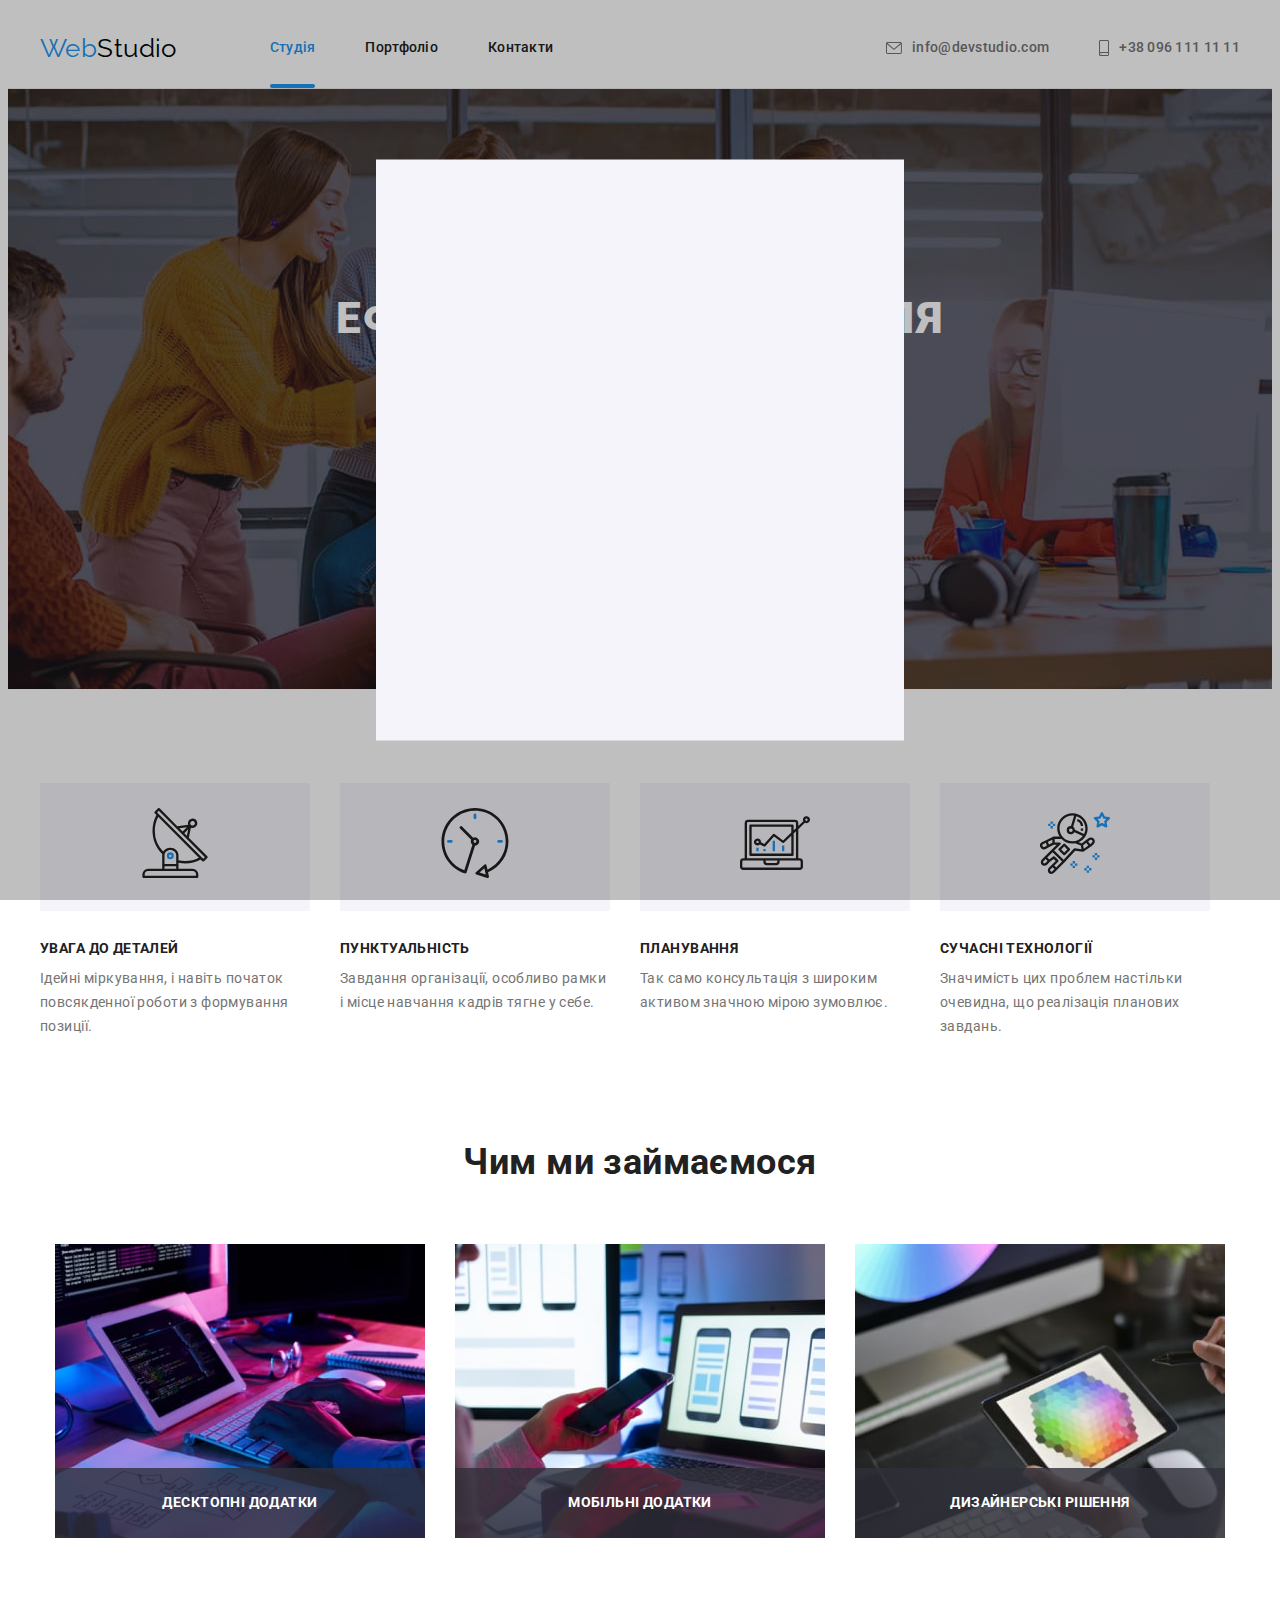
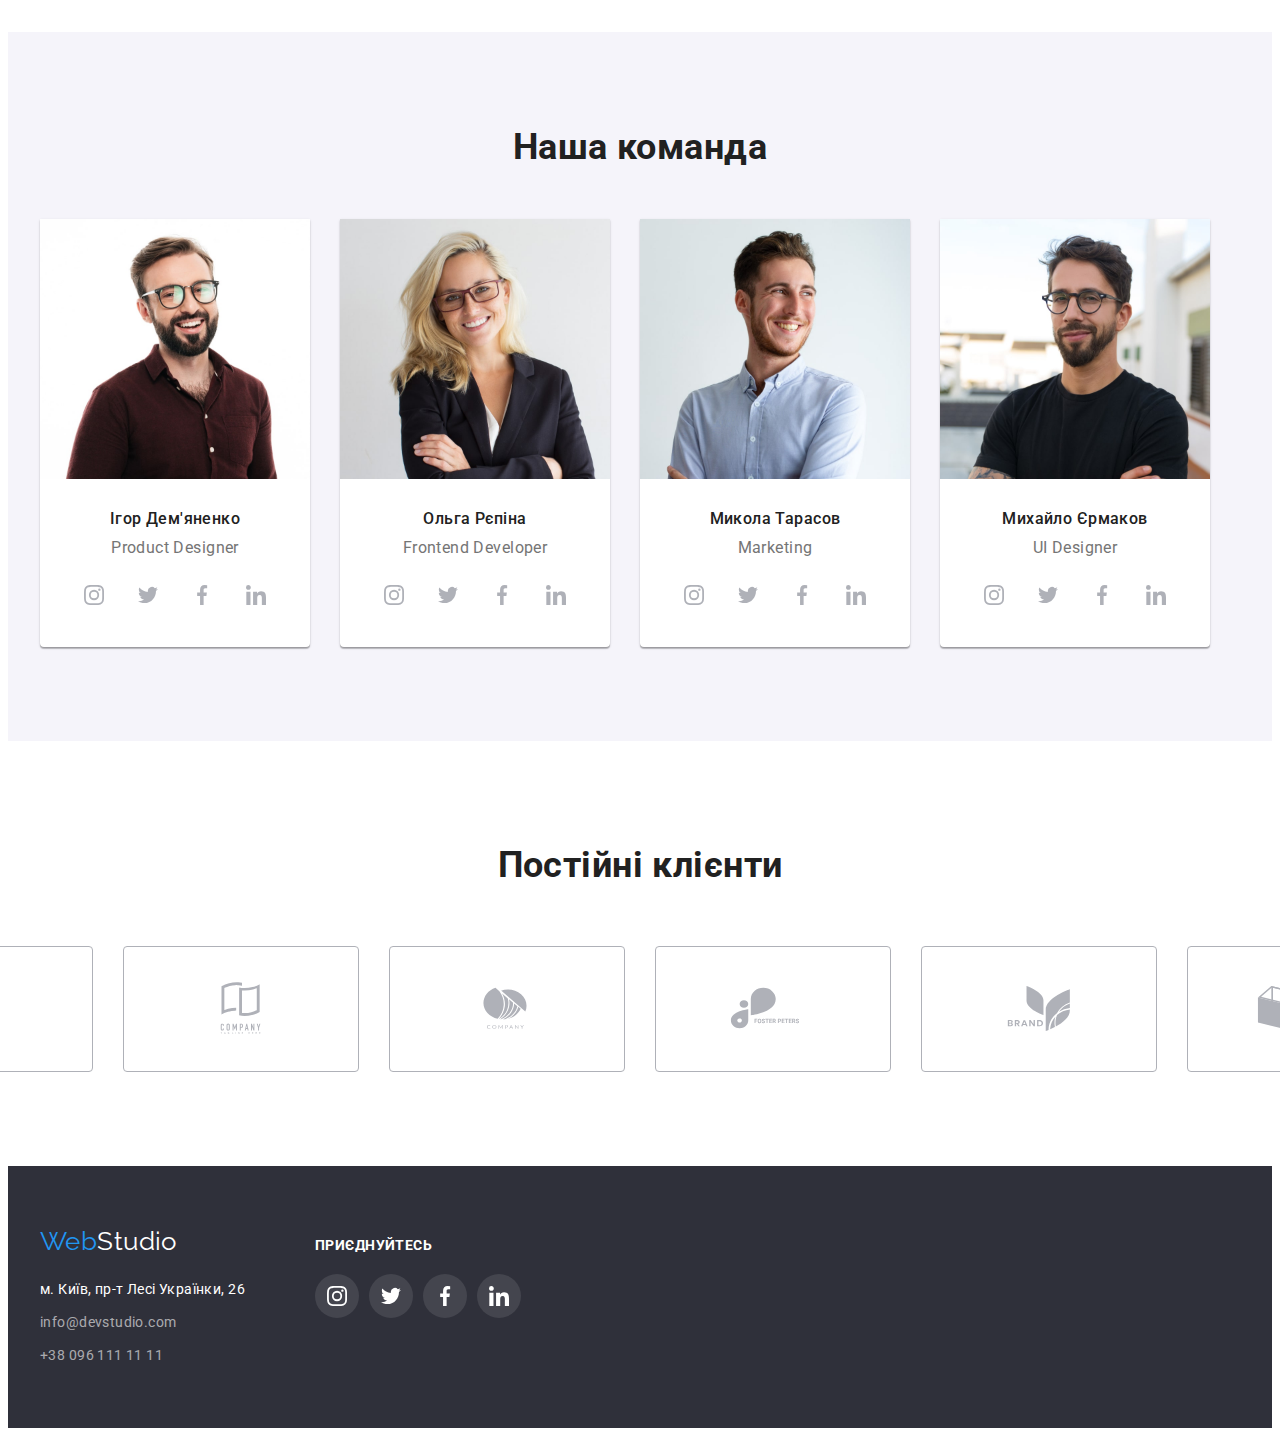
==== commit 14740133: "Оновлення стилів портфоліо" ====
--- a/index.html
+++ b/index.html
@@ -444,7 +444,7 @@
     </address>
   </div>
     <div class="networks">
-    <h3 class="footer-title title">ПРИЄДНУЙТЕСЬ</h3>
+    <p class="footer-join title">ПРИЄДНУЙТЕСЬ</p>
     <ul class="socials list">
       <li class="socials-item">
         <a
@@ -504,11 +504,16 @@
   </footer> 
   <div  data-modal class="backdrop">
     <div  class="modal">
-      <button data-modal-close type="button">
-        <!-- <svg class="close-icon" width="18" height="18">
+      <button data-modal-close type="button" class="button modal-close">
+        <svg class="close-icon" width="18" height="18">
           <use href="./images/icons.svg#icon-close"></use>
-        </svg> -->
+        </svg>
       </button>
+      <!-- <button data-modal-close type="button">
+          <svg class="close-icon" width="18" height="18">
+          <use href="./images/icons.svg#icon-close"></use>
+        </svg> 
+      </button> -->
     </div>
   </div>
   <script src="./js/modal.js"></script>
--- a/css/styles.css
+++ b/css/styles.css
@@ -7,8 +7,10 @@
   --accent-background-color: #2F303A;
   --second-background-color: #F5F4FA;
   --hero-background-color: #C4C4C4;
+
   --activity-meta-color: rgba(47, 48, 58, 0.8);
   --product-overlay-color: rgba(33, 150, 243, 0.9);
+
   --timing-function: cubic-bezier(0.4, 0, 0.2, 1);
 }
 body {
@@ -27,6 +29,10 @@
   list-style: none;
   padding: 0;
   margin: 0;
+}
+.link {
+  text-decoration: none;
+  color: currentColor;
 }
 .container {
   width: 1200px;
@@ -77,7 +83,6 @@
   padding-bottom: 32px;
 
   color: var(--primary-text-color);
-  text-decoration: none;
   font-weight: 500;
   line-height: 1.14;
   letter-spacing: 0.02em;
@@ -101,15 +106,9 @@
 .site-nav link.current:hover::after{
   opacity: 1;
 }
-
-.site-nav .link:hover, 
-.site-nav .link:focus {
+/* .site-nav .link.current {
   color: var(--accent-color);
-  
-}
-.site-nav .link.current {
-  color: var(--accent-color);
-}
+} */
 
 .contacts {
   display: flex;
@@ -133,11 +132,18 @@
 
 transition: color 250ms var(--timing-function);
 }
+/* .contacts a:hover,
+.contacts a:focus {
+  color: var(--accent-color);
+} */
+.site-nav .link:hover, 
+.site-nav .link:focus,
+.site-nav .link.current,
 .contacts a:hover,
 .contacts a:focus {
   color: var(--accent-color);
-}
-
+  
+}
 .contacts .link-contact {
   display: inline-flex;
     align-items: center;
@@ -207,10 +213,6 @@
 padding: 10px 32px;
 border: 0 solid transparent;
 
-/* transition-property: background-color;
-transition-duration: 250ms;
-transition-timing-function: cubic-bezier(0.4, 0, 0.2, 1); */
-
 transition: background-color 250ms var(--timing-function),
 color 250ms var(--timing-function);
 }
@@ -220,11 +222,7 @@
   background-color: var(--second-background-color);
 }
 /* модальне вікно */
-.backdrop.is-hidden {
-  opacity: 0;
-  pointer-events: none;
-  /* visibility: ; */
-}
+
 .backdrop {
   position: fixed;
   top: 0;
@@ -233,18 +231,52 @@
   height: 100%;
   
   background-color: rgba(0, 0, 0, 0.25);
+
+  opacity: 1;
+  transition: opacity 250ms var(--timing-function);
+}
+
+.backdrop.is-hidden {
+  opacity: 0;
+  pointer-events: none;
+  /* visibility: ; */
 }
 .modal {
   position: absolute;
   top: 50%;
   left: 50%;
-  transform: translate(-50%, -50%);
 
   min-width: 528px;
   min-height: 581px;
 
   background-color: var(--second-background-color);
-}
+  transform: translate(-50%, -50%) scale(1);
+  transition: transform 250ms var(--timing-function);
+}
+.backdrop.is-hidden .modal{
+  transform: translate(-50%, -50%) scale(1.1);
+}
+
+.modal-close {
+  display: flex;
+  align-items: center;
+  justify-content: center;
+  position: absolute;
+  top: 0;
+  right: 0;
+  width: 30px;
+  height: 30px;
+  margin-right: 8px;
+  margin-top: 8px;
+  border-radius: 50%;
+  color: black;
+  background-color: var(--primary-background-color);
+  border: 1px solid rgba(0, 0, 0, 0.1);
+}
+.button.modal-close {
+  fill: currentColor;
+}
+
 /* переваги */
 .visually-hidden{
   position: absolute;
@@ -469,9 +501,10 @@
   width: 370px;
   background-color: var(--primary-background-color);
   border: 1px solid #EEEEEE;
+  transition: box-shadow 250ms var(--timing-function); 
 }
 .example-job .link {
-  text-decoration: none;
+  text-decoration: none; 
 }
 .example-job:hover,
 .example-job:focus {
@@ -499,30 +532,31 @@
 color: var(--title-text-color);
 }
 
-.link .product-thumb {
+.product-thumb {
   position: relative;
   width: 370px;
   height: 294px;
   overflow: hidden;
 }
- .product-overlay::before {
-  display: inline-block;
-  content: "";
-
+.product-overlay {
   position: absolute;
   top: 0;
   left: 0;
   width: 100%;
   height: 100%;
   color: var(--second-text-color);
-  background-color: var(--product-overlay-color);
+  background-color: var(--accent-color);
 
   transform: translateY(100%);
   opacity: 0;
-  transition: transform 250ms var(--timing-function), opacity 250ms var(--timing-function);
-}
-.example-job:hover .link .product-overlay::before,
-.example-job:focus .link .product-overlay::before{
+  transition: transform 250ms var(--timing-function),
+    opacity 250ms var(--timing-function);
+}
+.example-job .link:hover .product-overlay{
+  transform: translateY(0);
+  opacity: 1;
+}
+.product-meta {
   position: absolute;
   top: 50%;
   left: 50%;
@@ -531,17 +565,9 @@
   line-height: 1.56;
   letter-spacing: 0.03em;
   transform: translate(-50%, -50%);
-} 
-/* .product-overlay .product-meta {
-  position: absolute;
-  top: 50%;
-  left: 50%;
-  width: 322px;
-  font-size: 18px;
-  line-height: 1.56;
-  letter-spacing: 0.03em;
-  transform: translate(-50%, -50%);
-} */
+  /* color: var(--second-text-color); */
+}
+
 /* футер */
 .footer {
   display: block;
@@ -586,14 +612,19 @@
 .footer-contacts {
   margin-right: 70px;
 }
-.footer-title {
-  color: var(--second-text-color);
-}
+.footer-join {
+  font-weight: 700;
+  font-size: 14px;
+  line-height: 1.14;
+  letter-spacing: 0.03em;
+  text-transform: uppercase;
+  color: var(--second-text-color);
+  margin-bottom: 20px;
+}
+
 .socials .f {
   color: var(--second-text-color);
   background: rgba(255, 255, 255, 0.1);
-
-
 } 
 .socials .link:focus, 
 .socials .link:hover {
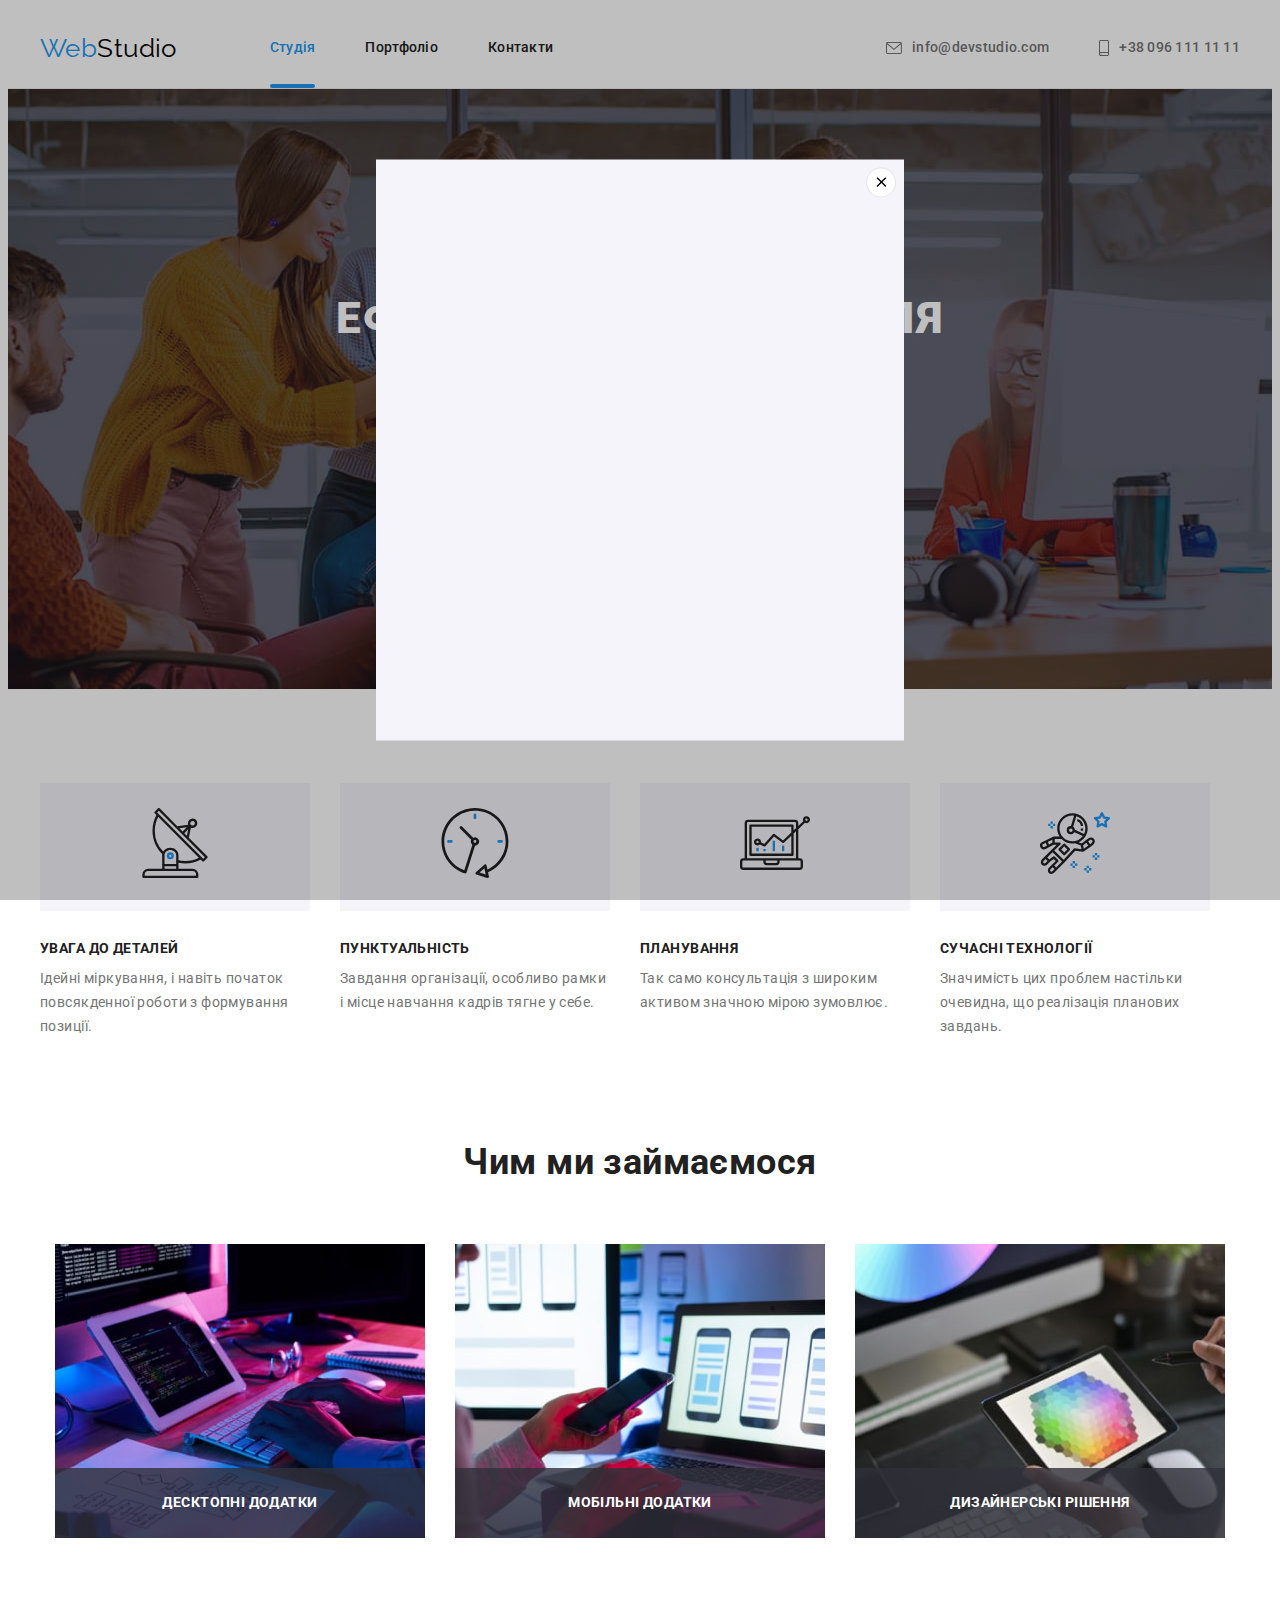
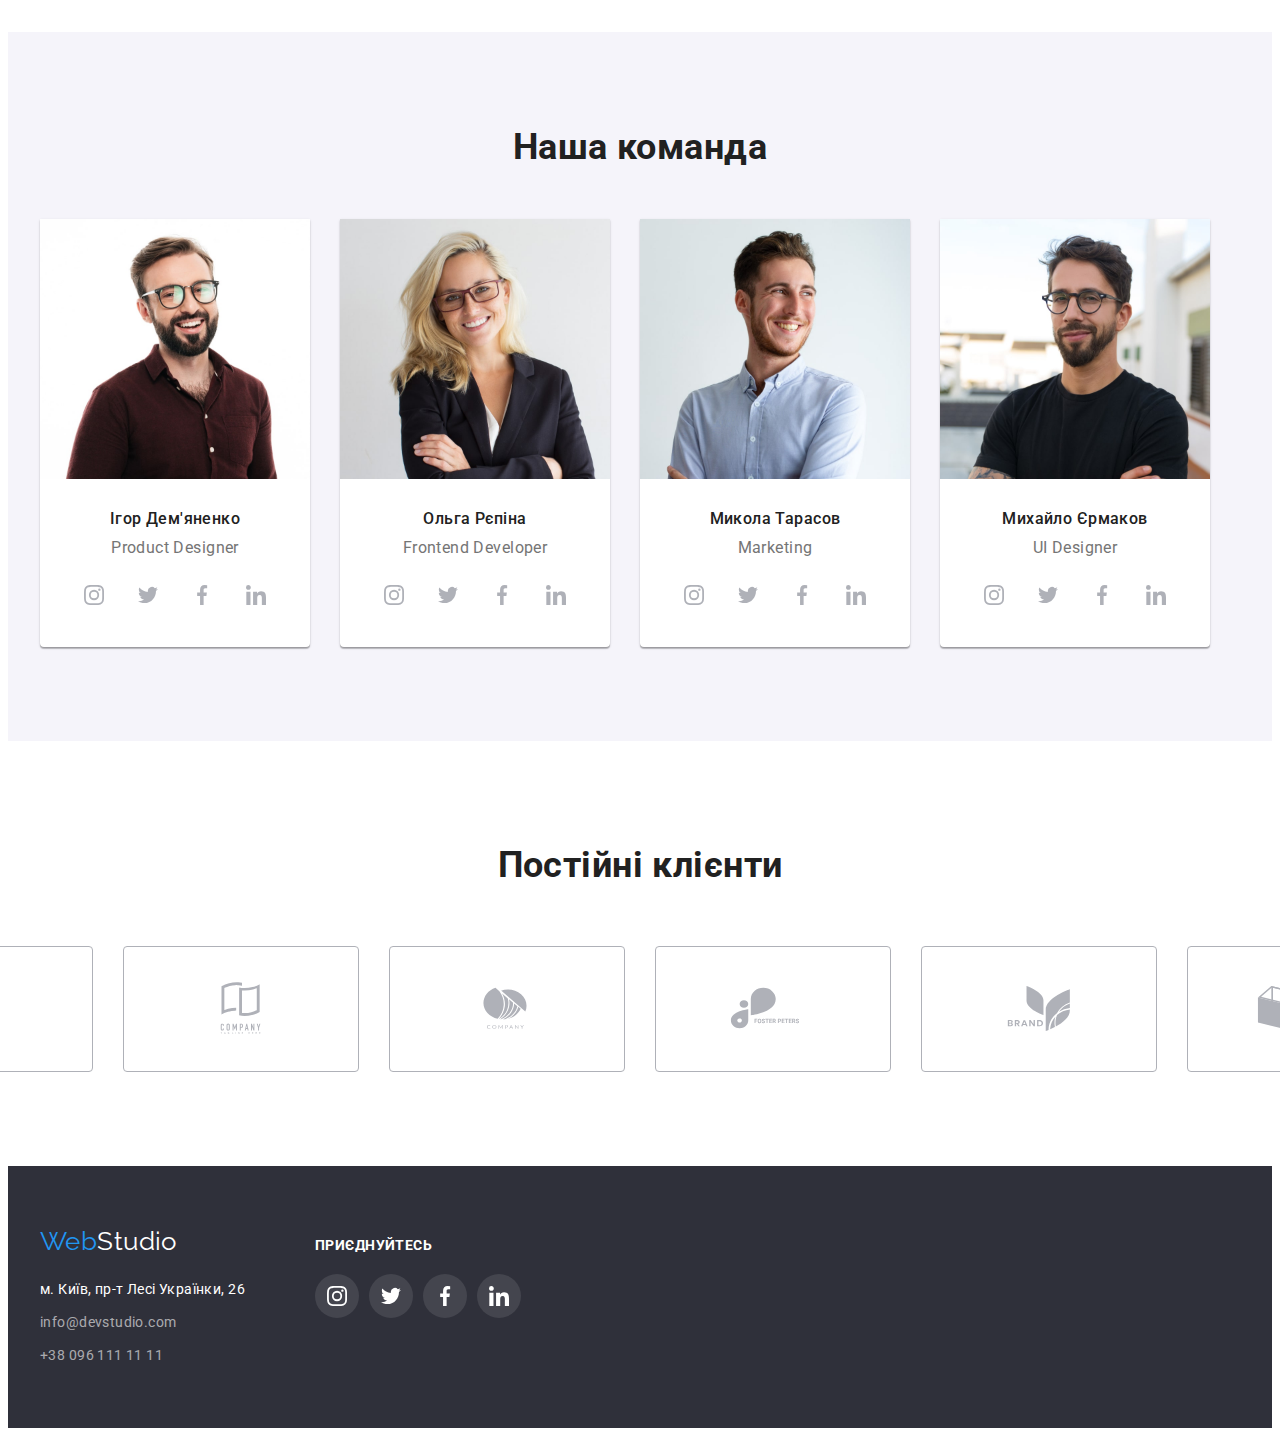
==== commit ff612b93: "оновлює стилі" ====
--- a/index.html
+++ b/index.html
@@ -509,11 +509,6 @@
           <use href="./images/icons.svg#icon-close"></use>
         </svg>
       </button>
-      <!-- <button data-modal-close type="button">
-          <svg class="close-icon" width="18" height="18">
-          <use href="./images/icons.svg#icon-close"></use>
-        </svg> 
-      </button> -->
     </div>
   </div>
   <script src="./js/modal.js"></script>
--- a/css/styles.css
+++ b/css/styles.css
@@ -221,6 +221,7 @@
   color: var(--primary-text-color);
   background-color: var(--second-background-color);
 }
+
 /* модальне вікно */
 
 .backdrop {
@@ -273,10 +274,6 @@
   background-color: var(--primary-background-color);
   border: 1px solid rgba(0, 0, 0, 0.1);
 }
-.button.modal-close {
-  fill: currentColor;
-}
-
 /* переваги */
 .visually-hidden{
   position: absolute;
@@ -466,7 +463,7 @@
 .auth-nav  .nav + .nav {
   margin-left: 8px;
 }
-.button {
+.button-portfolio {
   color: var(--primary-text-color);
   background-color: var(--second-background-color);
   cursor: pointer;
@@ -484,8 +481,8 @@
 transition: background-color 250ms var(--timing-function),
 color 250ms var(--timing-function);
 }
-.button:hover, 
-.button:focus {
+.button-portfolio:hover, 
+.button-portfolio:focus {
   color: var(--second-text-color);
   background-color: var(--accent-color);
   box-shadow: 0px 3px 1px rgba(0, 0, 0, 0.1), 0px 1px 2px rgba(0, 0, 0, 0.08), 0px 2px 2px rgba(0, 0, 0, 0.12);
@@ -545,11 +542,12 @@
   width: 100%;
   height: 100%;
   color: var(--second-text-color);
-  background-color: var(--accent-color);
+  background-color: var(--product-overlay-color);
 
   transform: translateY(100%);
   opacity: 0;
-  transition: transform 250ms var(--timing-function),
+  transition: background-color 250ms var(--timing-function),
+  transform 250ms var(--timing-function),
     opacity 250ms var(--timing-function);
 }
 .example-job .link:hover .product-overlay{
@@ -565,7 +563,6 @@
   line-height: 1.56;
   letter-spacing: 0.03em;
   transform: translate(-50%, -50%);
-  /* color: var(--second-text-color); */
 }
 
 /* футер */
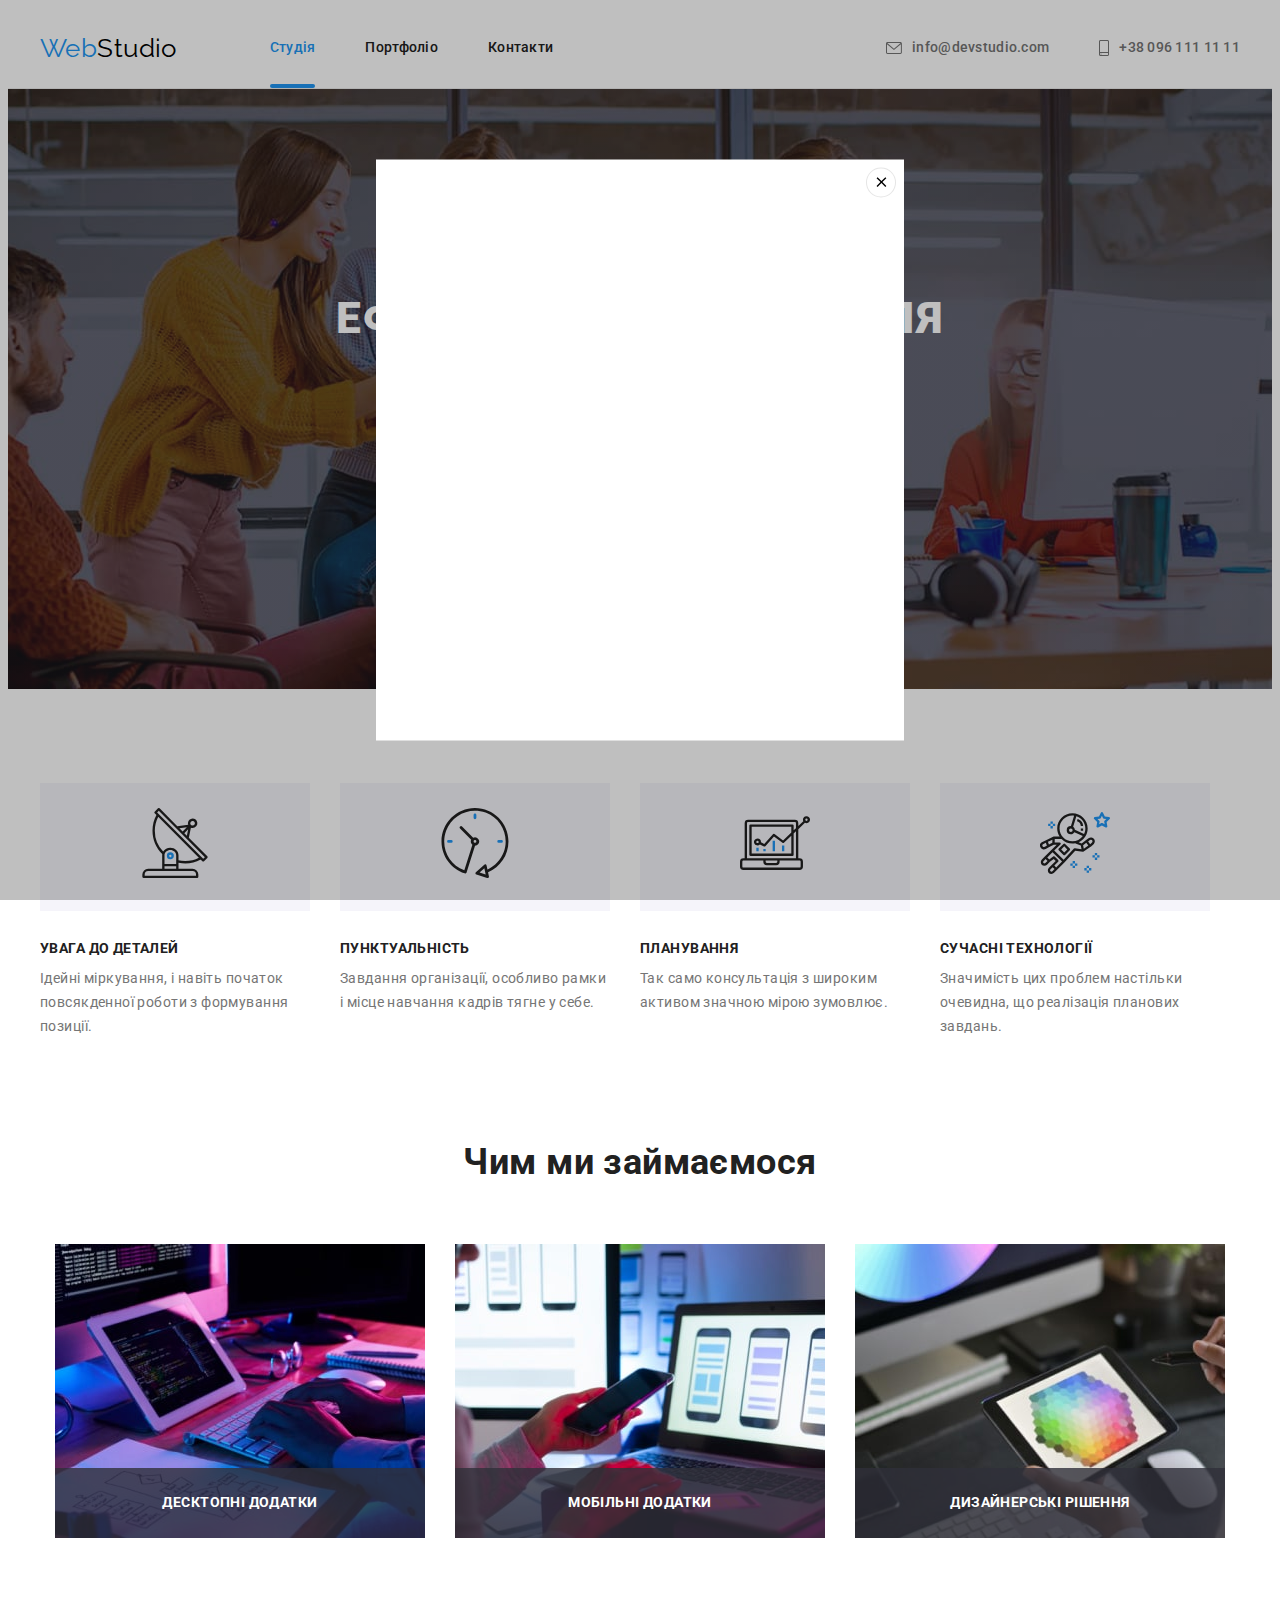
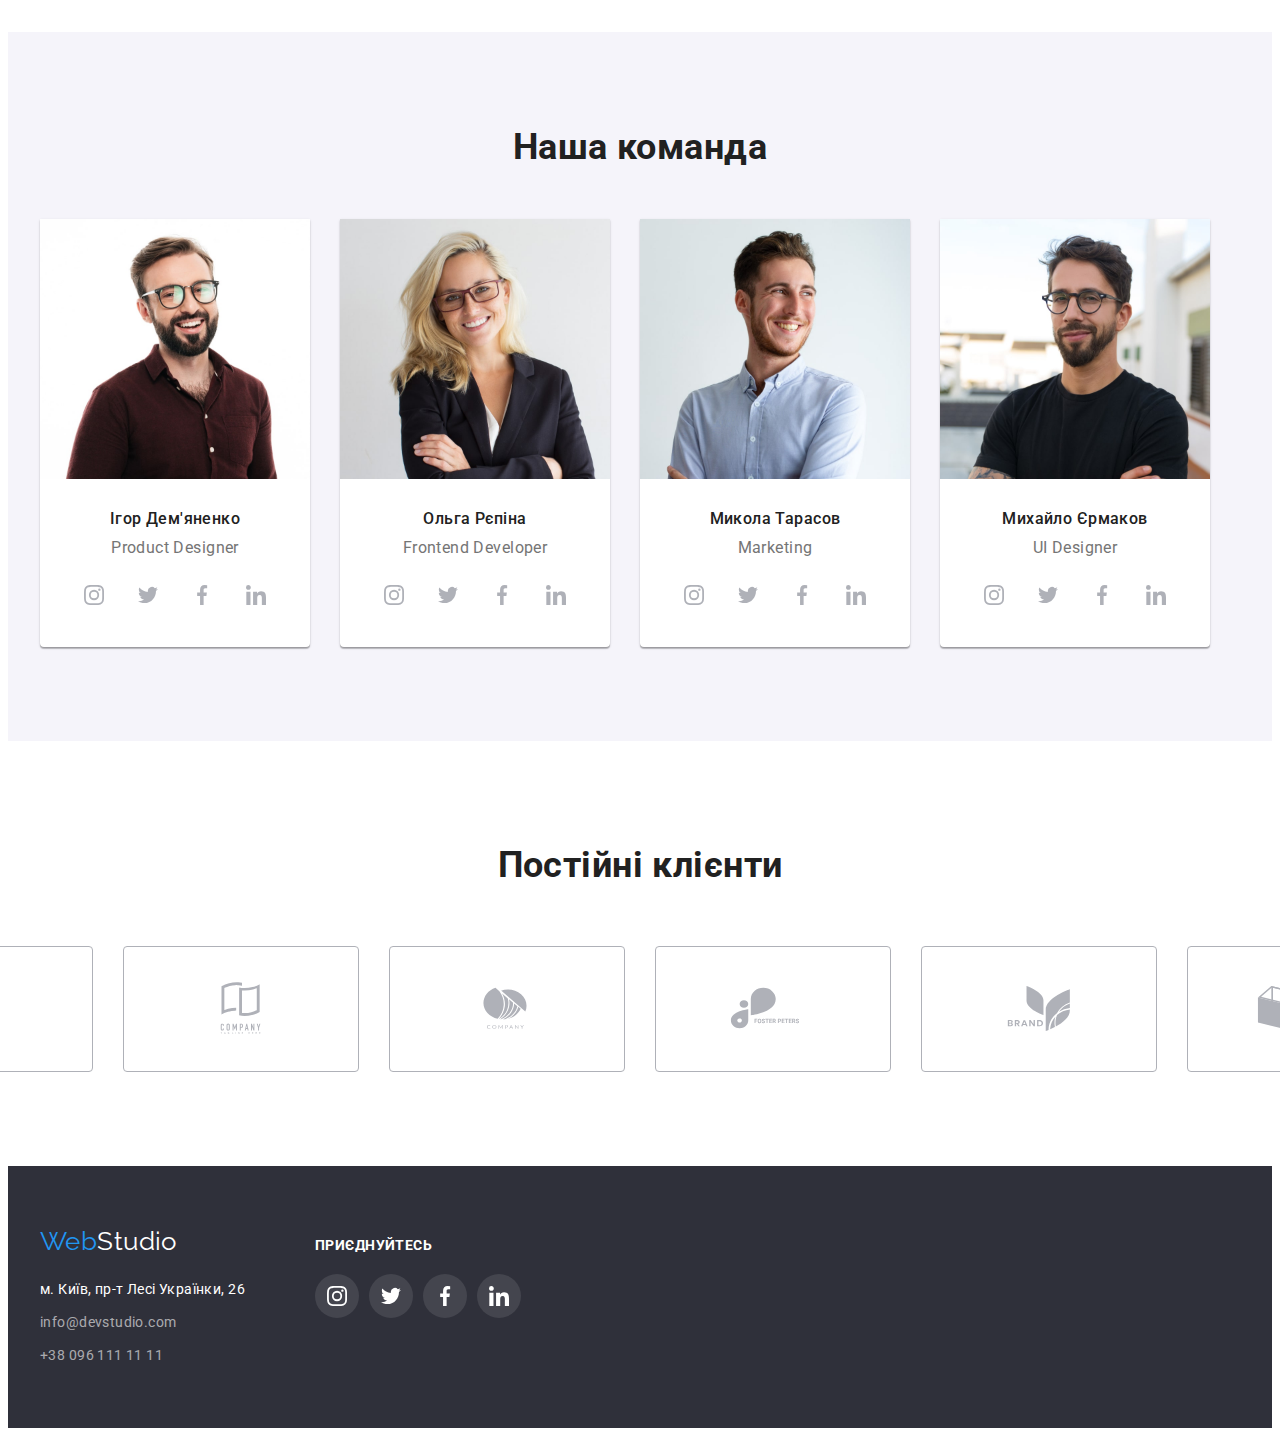
==== commit f48842ae: "оновлює стилі" ====
--- a/index.html
+++ b/index.html
@@ -504,7 +504,7 @@
   </footer> 
   <div  data-modal class="backdrop">
     <div  class="modal">
-      <button data-modal-close type="button" class="button modal-close">
+      <button data-modal-close type="submit" class="button modal-close">
         <svg class="close-icon" width="18" height="18">
           <use href="./images/icons.svg#icon-close"></use>
         </svg>
--- a/css/styles.css
+++ b/css/styles.css
@@ -250,7 +250,7 @@
   min-width: 528px;
   min-height: 581px;
 
-  background-color: var(--second-background-color);
+  background-color: var(--primary-background-color);
   transform: translate(-50%, -50%) scale(1);
   transition: transform 250ms var(--timing-function);
 }
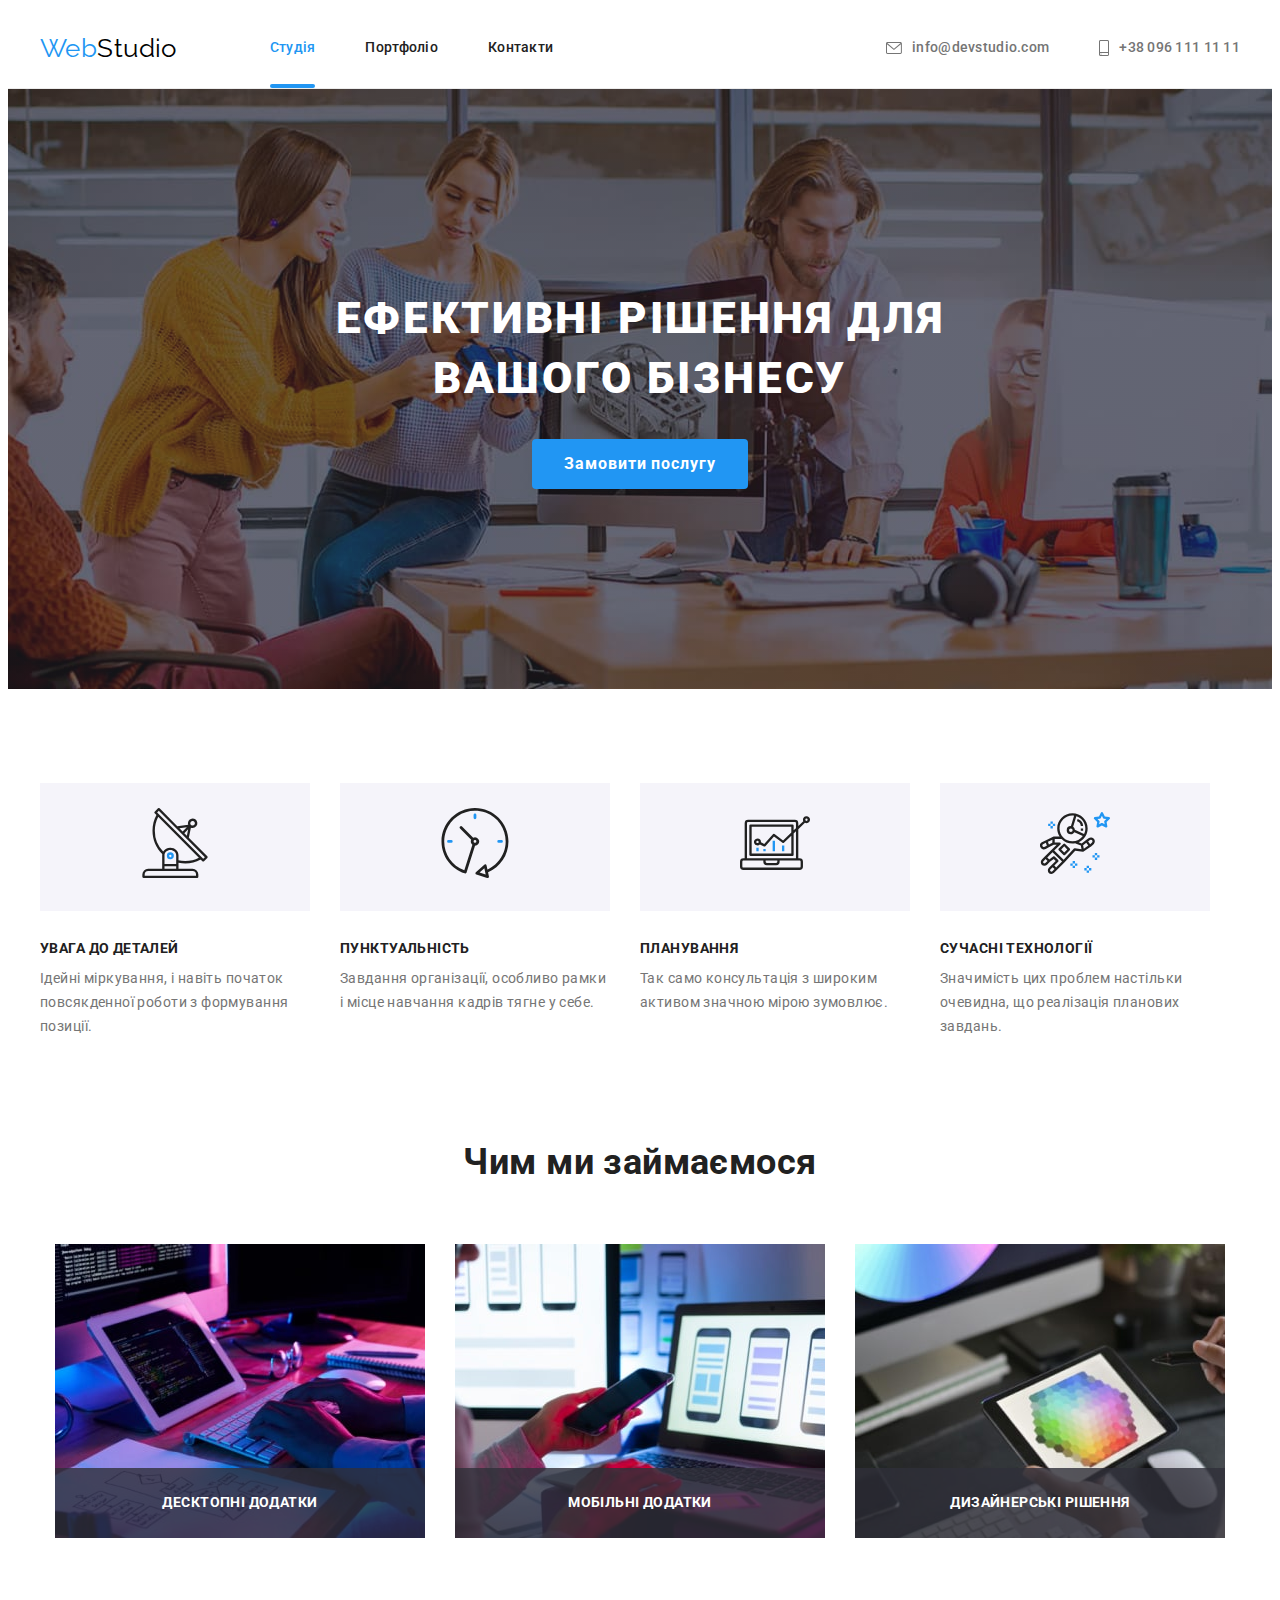
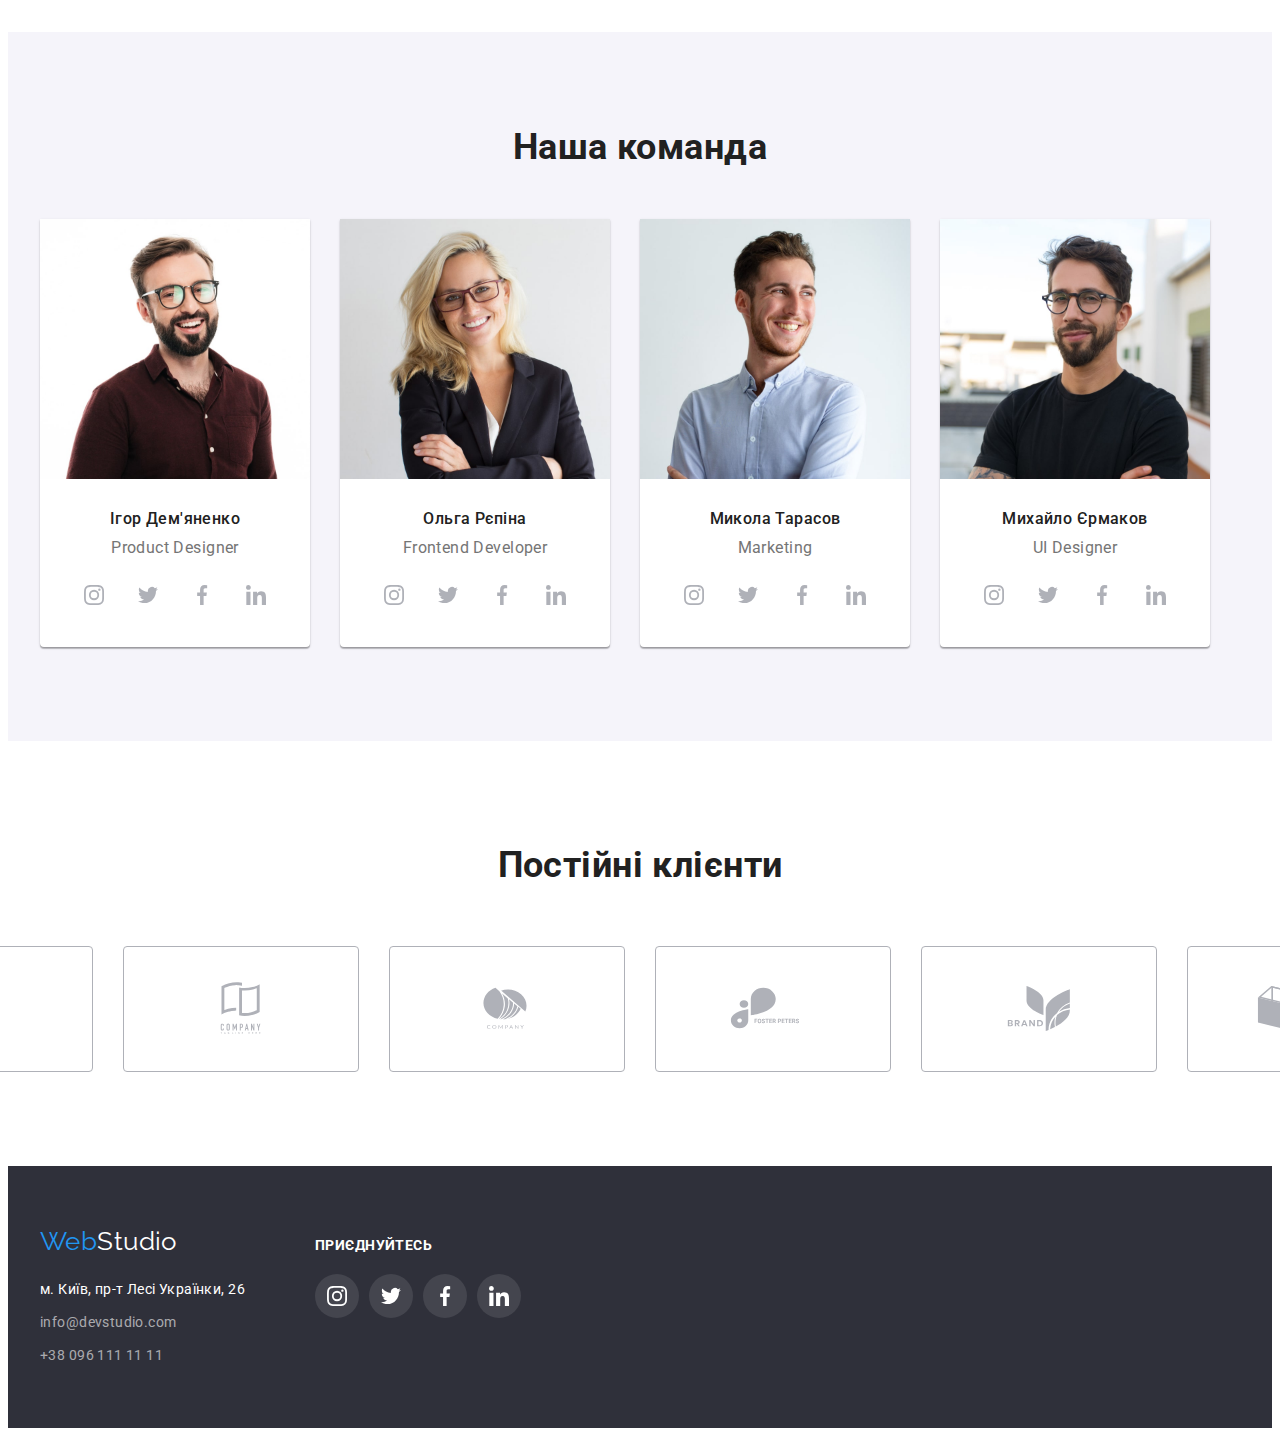
==== commit da5b92fc: "виправлення" ====
--- a/index.html
+++ b/index.html
@@ -502,7 +502,7 @@
   </div>
   </div>
   </footer> 
-  <div  data-modal class="backdrop">
+  <div  data-modal class="backdrop is-hidden">
     <div  class="modal">
       <button data-modal-close type="submit" class="button modal-close">
         <svg class="close-icon" width="18" height="18">
--- a/css/styles.css
+++ b/css/styles.css
@@ -233,15 +233,15 @@
   
   background-color: rgba(0, 0, 0, 0.25);
 
-  opacity: 1;
-  transition: opacity 250ms var(--timing-function);
-}
-
+  transition: opacity 250ms var(--timing-function),
+  visibility 250ms var(--timing-function);
+}
 .backdrop.is-hidden {
   opacity: 0;
   pointer-events: none;
-  /* visibility: ; */
-}
+  visibility: hidden;
+}
+
 .modal {
   position: absolute;
   top: 50%;
@@ -479,7 +479,8 @@
 border: 0 solid transparent;
 
 transition: background-color 250ms var(--timing-function),
-color 250ms var(--timing-function);
+color 250ms var(--timing-function),
+box-shadow 250ms var(--timing-function);
 }
 .button-portfolio:hover, 
 .button-portfolio:focus {
